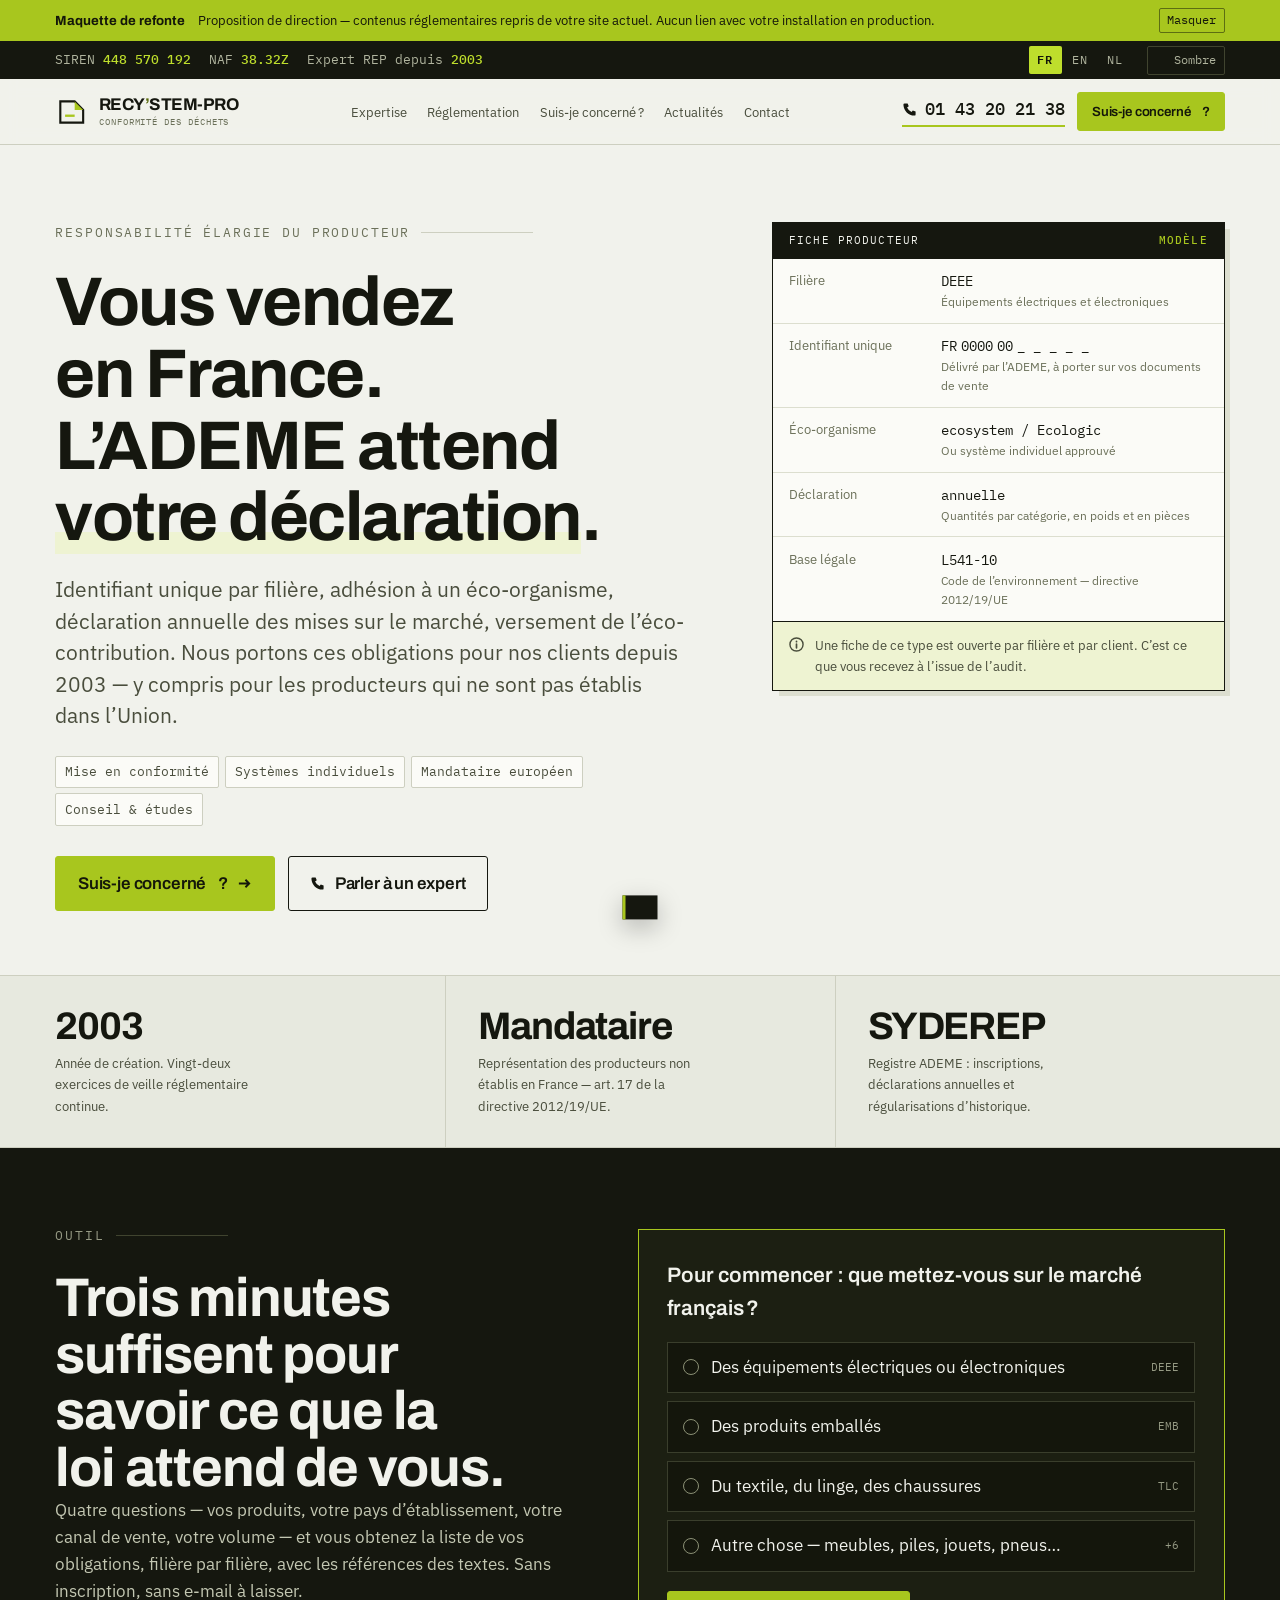
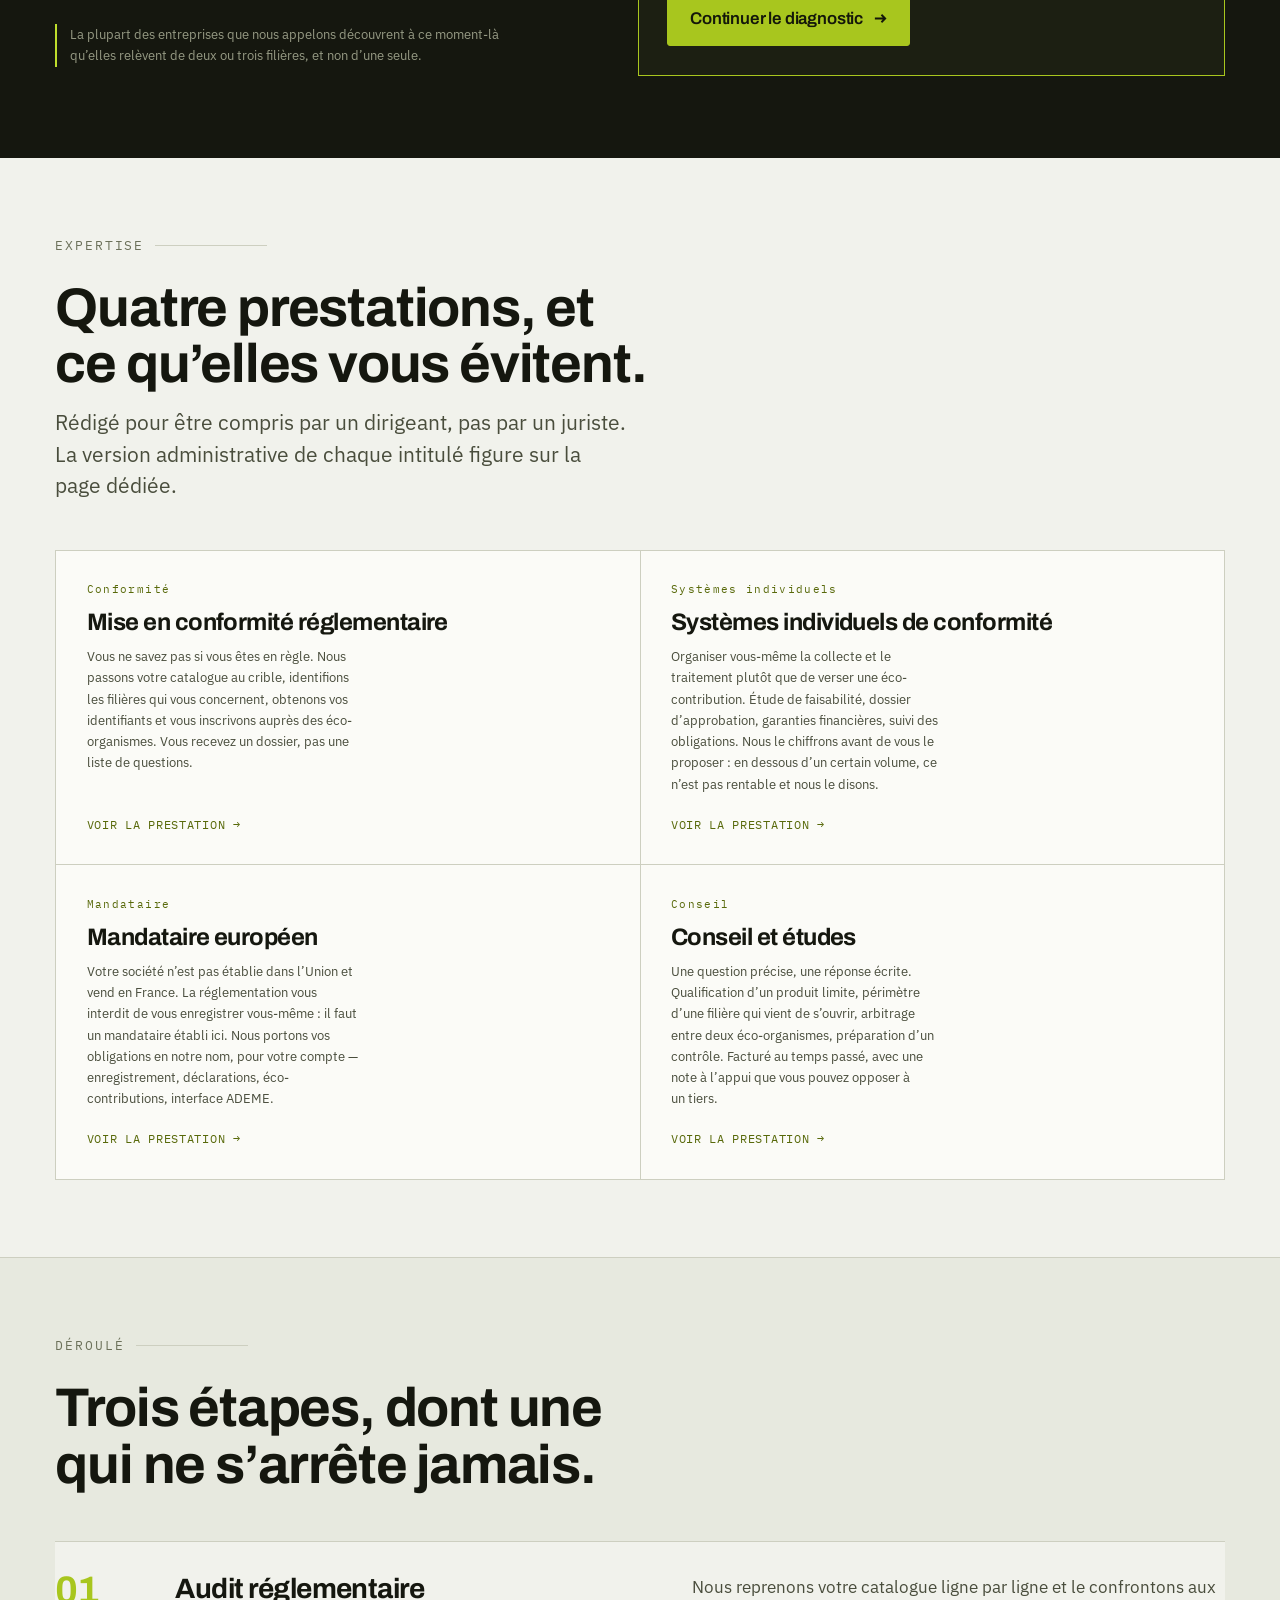
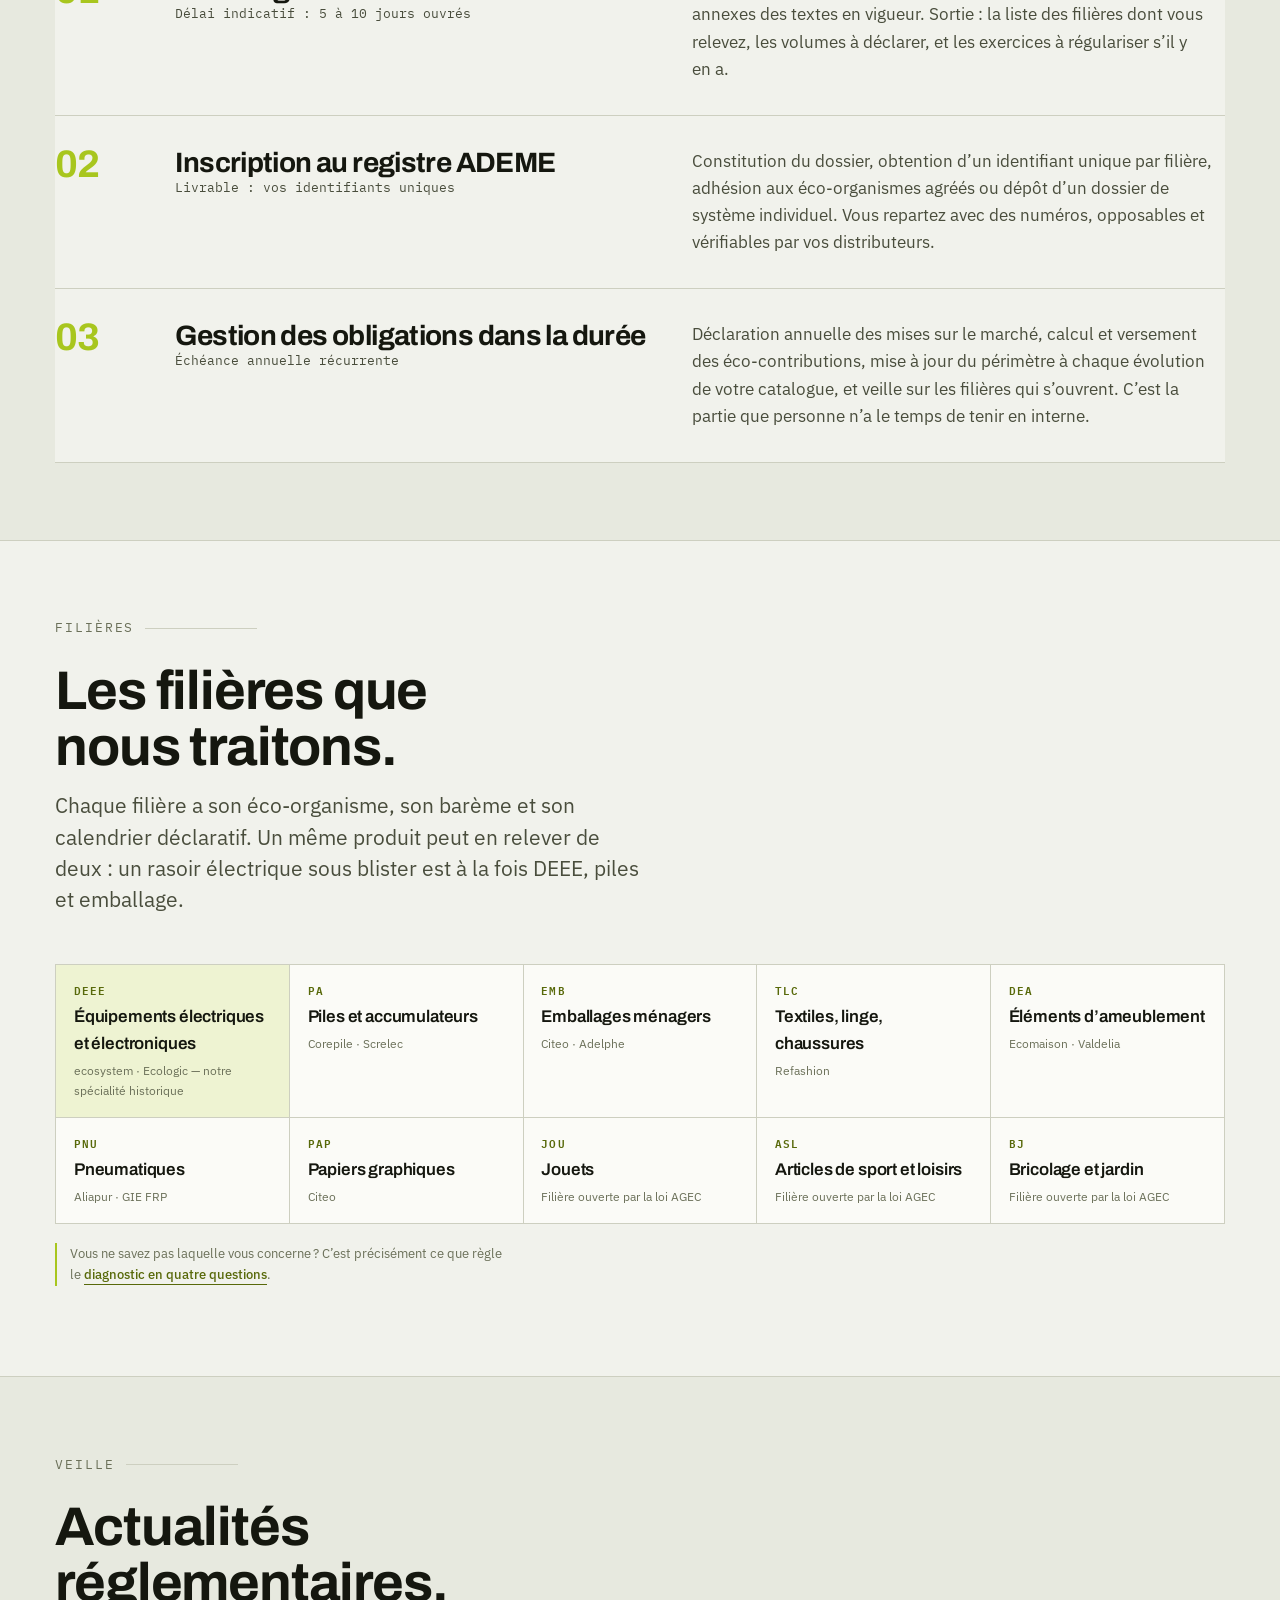
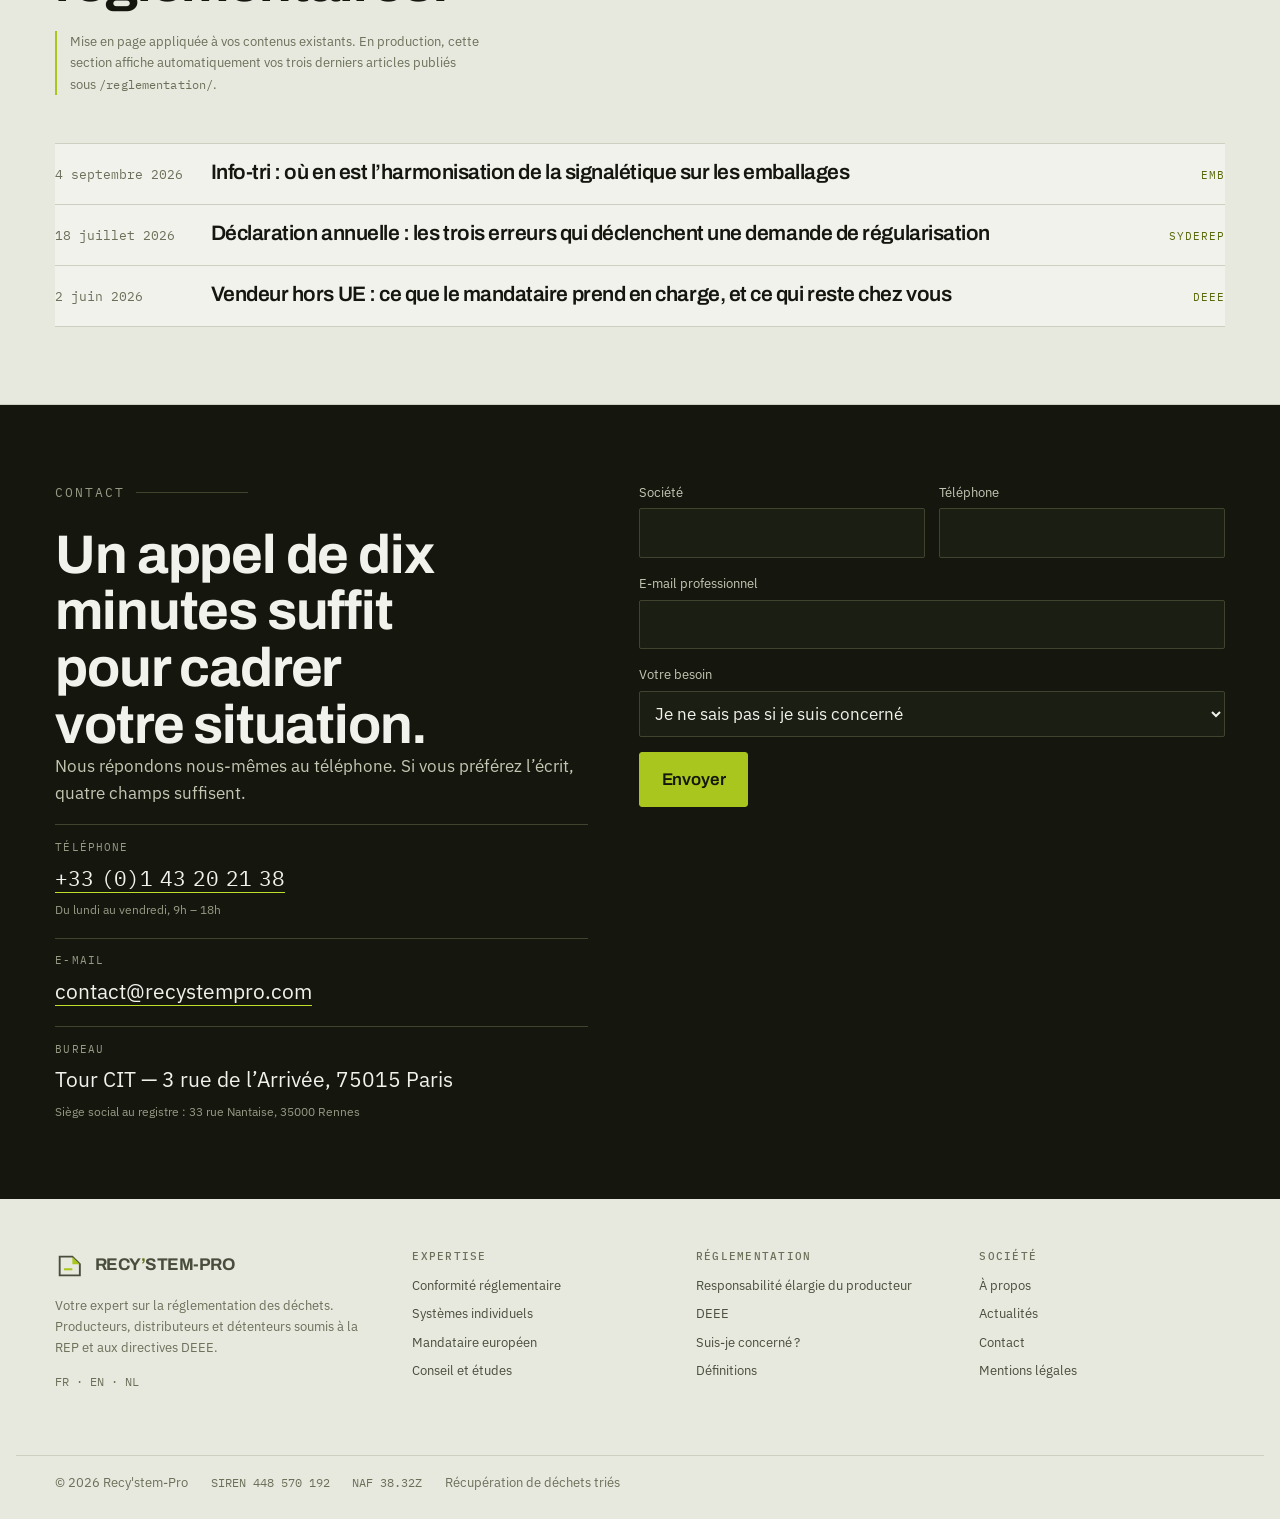
==== index.html @ 2959986f "Maquette de refonte — version du 21 septembre 2026 Site statique autonome, sans dépendance. Toutes l" ====
<!DOCTYPE html>
<html lang="fr" data-page="accueil">
<head>
<meta charset="utf-8">
<meta name="viewport" content="width=device-width, initial-scale=1">
<!-- Maquette : jamais indexée, pour ne pas concurrencer le site réel du client. -->
<meta name="robots" content="noindex, nofollow">

<!-- Le site actuel affiche « Accueil - » : titre vide sur toutes les pages. -->
<title>Recy'stem-Pro — conformité REP &amp; mandataire européen</title>
<meta name="description" content="Vous mettez des produits sur le marché français : identifiants uniques, déclarations, éco-contributions. Recy'stem-Pro prend en charge vos obligations REP depuis 2003. Mandataire européen pour les producteurs non établis en France.">
<link rel="canonical" href="https://www.recystempro.com/">

<!-- Structure i18n : miroir /en/ complet, prêt à recevoir la traduction. -->
<link rel="alternate" hreflang="fr" href="https://www.recystempro.com/">
<link rel="alternate" hreflang="en" href="https://www.recystempro.com/en/">
<link rel="alternate" hreflang="x-default" href="https://www.recystempro.com/">

<meta property="og:type" content="website">
<meta property="og:locale" content="fr_FR">
<meta property="og:title" content="Recy'stem-Pro — conformité REP &amp; mandataire européen">
<meta property="og:description" content="Vos obligations REP en France : identifiants uniques, déclarations, éco-contributions. 22 ans d'expertise réglementaire.">

<link rel="icon" href="assets/favicon.svg" type="image/svg+xml">
<link rel="preconnect" href="https://fonts.googleapis.com">
<link rel="preconnect" href="https://fonts.gstatic.com" crossorigin>
<link href="https://fonts.googleapis.com/css2?family=Archivo:wght@500;600;700&family=IBM+Plex+Sans:wght@400;500;600&family=IBM+Plex+Mono:wght@400;500&display=swap" rel="stylesheet">
<link rel="stylesheet" href="assets/base.css">
</head>
<body>

<a class="skip" href="#main">Aller au contenu</a>

<div class="mockbar" id="mockbar">
  <div class="wrap mockbar__in">
    <b>Maquette de refonte</b>
    <span>Proposition de direction — contenus réglementaires repris de votre site actuel. Aucun lien avec votre installation en production.</span>
    <button type="button" aria-label="Masquer ce bandeau">Masquer</button>
  </div>
</div>

<div class="util">
  <div class="wrap util__in">
    <div class="util__codes mono">
      <span>SIREN <b>448&nbsp;570&nbsp;192</b></span>
      <span>NAF <b>38.32Z</b></span>
      <span>Expert REP depuis <b>2003</b></span>
    </div>
    <span class="util__spacer"></span>
    <div class="lang" role="group" aria-label="Langue du site">
      <button type="button" data-lang="fr" aria-current="true">FR</button>
      <button type="button" data-lang="en">EN</button>
      <button type="button" data-lang="nl">NL</button>
    </div>
    <button type="button" class="theme-btn" data-theme-toggle aria-pressed="false">
      <svg width="12" height="12" viewBox="0 0 12 12" aria-hidden="true"><path d="M6 1a5 5 0 1 0 0 10A4 4 0 0 1 6 1z" fill="currentColor"/></svg>
      <span> Sombre</span>
    </button>
  </div>
</div>

<header class="site">
  <div class="wrap head">
    <a class="logo" href="index.html" aria-label="Recy'stem-Pro, retour à l'accueil">
      <svg class="logo__mark" width="34" height="34" viewBox="0 0 32 32" aria-hidden="true">
        <path d="M5 6h13.5l8 8v12H5z" fill="none" stroke="currentColor" stroke-width="2"/>
        <path d="M18.5 6v8h8z" fill="#a8c61e"/>
        <path d="M9.5 19.5h9" stroke="#a8c61e" stroke-width="2.2"/>
      </svg>
      <span class="logo__txt">RECY<i>&rsquo;</i>STEM-PRO
        <span class="logo__sub">Conformité des déchets</span>
      </span>
    </a>

    <nav class="main" aria-label="Navigation principale">
      <ul>
        <li><a href="#expertise">Expertise</a></li>
        <li><a href="#reglementation">Réglementation</a></li>
        <li><a href="suis-je-concerne.html">Suis-je concerné<span aria-hidden="true">&#8239;?</span></a></li>
        <li><a href="#actualites">Actualités</a></li>
        <li><a href="#contact">Contact</a></li>
      </ul>
    </nav>

    <div class="head__cta">
      <!-- Seul canal de conversion : visible sans défilement, mobile comprise. -->
      <a class="tel" href="tel:+33143202138">
        <svg width="15" height="15" viewBox="0 0 16 16" aria-hidden="true"><path d="M3 1.5h3l1.2 3-1.8 1.3a9 9 0 0 0 4.8 4.8L11.5 9l3 1.2v3A1.3 1.3 0 0 1 13.2 14.5C6.7 14.1 1.9 9.3 1.5 2.8A1.3 1.3 0 0 1 2.8 1.5z" fill="currentColor"/></svg>
        01&nbsp;43&nbsp;20&nbsp;21&nbsp;38
      </a>
      <a class="btn btn--sm" href="suis-je-concerne.html">Suis-je concerné<span aria-hidden="true">&#8239;?</span></a>
    </div>
  </div>
</header>

<main id="main">

<section class="hero">
  <div class="wrap hero__in">
    <div>
      <p class="eyebrow">Responsabilité élargie du producteur</p>
      <h1>Vous vendez en France.<br>L&rsquo;ADEME attend <em>votre déclaration</em>.</h1>
      <p class="lede">Identifiant unique par filière, adhésion à un éco-organisme, déclaration annuelle des mises sur le marché, versement de l&rsquo;éco-contribution. Nous portons ces obligations pour nos clients depuis 2003 — y compris pour les producteurs qui ne sont pas établis dans l&rsquo;Union.</p>

      <ul class="hero__services">
        <li>Mise en conformité</li>
        <li>Systèmes individuels</li>
        <li>Mandataire européen</li>
        <li>Conseil &amp; études</li>
      </ul>

      <div class="hero__actions">
        <a class="btn" href="suis-je-concerne.html">
          Suis-je concerné<span aria-hidden="true">&#8239;?</span>
          <svg width="15" height="15" viewBox="0 0 16 16" aria-hidden="true"><path d="M2 8h11m-4-4 4 4-4 4" fill="none" stroke="currentColor" stroke-width="2"/></svg>
        </a>
        <a class="btn btn--ghost" href="tel:+33143202138">
          <svg width="15" height="15" viewBox="0 0 16 16" aria-hidden="true"><path d="M3 1.5h3l1.2 3-1.8 1.3a9 9 0 0 0 4.8 4.8L11.5 9l3 1.2v3A1.3 1.3 0 0 1 13.2 14.5C6.7 14.1 1.9 9.3 1.5 2.8A1.3 1.3 0 0 1 2.8 1.5z" fill="currentColor"/></svg>
          Parler à un expert
        </a>
      </div>
    </div>

    <!-- Visuel signature : une fiche de dossier, pas une illustration de banque d'images. -->
    <aside class="fiche" aria-label="Exemple de fiche de suivi réglementaire">
      <div class="fiche__hd"><span>Fiche producteur</span><b>modèle</b></div>
      <dl>
        <div>
          <dt>Filière</dt>
          <dd>DEEE<small>Équipements électriques et électroniques</small></dd>
        </div>
        <div>
          <dt>Identifiant unique</dt>
          <dd>FR&#8239;0000&#8239;00&#8239;_ _ _ _ _<small>Délivré par l&rsquo;ADEME, à porter sur vos documents de vente</small></dd>
        </div>
        <div>
          <dt>Éco-organisme</dt>
          <dd>ecosystem / Ecologic<small>Ou système individuel approuvé</small></dd>
        </div>
        <div>
          <dt>Déclaration</dt>
          <dd>annuelle<small>Quantités par catégorie, en poids et en pièces</small></dd>
        </div>
        <div>
          <dt>Base légale</dt>
          <dd>L541-10<small>Code de l&rsquo;environnement — directive 2012/19/UE</small></dd>
        </div>
      </dl>
      <div class="fiche__ft">
        <svg width="15" height="15" viewBox="0 0 16 16" aria-hidden="true"><circle cx="8" cy="8" r="7" fill="none" stroke="currentColor" stroke-width="1.5"/><path d="M8 4.5v.5m0 2.5v4" stroke="currentColor" stroke-width="1.8" stroke-linecap="round"/></svg>
        <span>Une fiche de ce type est ouverte par filière et par client. C&rsquo;est ce que vous recevez à l&rsquo;issue de l&rsquo;audit.</span>
      </div>
    </aside>
  </div>
</section>

<section class="facts">
  <div class="wrap">
    <ul>
      <li>
        <b>2003</b>
        <span>Année de création. Vingt-deux exercices de veille réglementaire continue.</span>
      </li>
      <li>
        <b>Mandataire</b>
        <span>Représentation des producteurs non établis en France — art.&#8239;17 de la directive 2012/19/UE.</span>
      </li>
      <li>
        <b>SYDEREP</b>
        <span>Registre ADEME : inscriptions, déclarations annuelles et régularisations d&rsquo;historique.</span>
      </li>
    </ul>
  </div>
</section>

<!-- ============ Auto-diagnostic : la pièce maîtresse, amorcée ici ========= -->
<section class="sec sec--ink" id="diagnostic">
  <div class="wrap probe">
    <div>
      <p class="eyebrow">Outil</p>
      <h2 style="font-size:var(--step-4)">Trois minutes suffisent pour savoir ce que la loi attend de vous.</h2>
      <p>Quatre questions — vos produits, votre pays d&rsquo;établissement, votre canal de vente, votre volume — et vous obtenez la liste de vos obligations, filière par filière, avec les références des textes. Sans inscription, sans e-mail à laisser.</p>
      <p class="note" style="color:#969a84;border-color:#bede2c">La plupart des entreprises que nous appelons découvrent à ce moment-là qu&rsquo;elles relèvent de deux ou trois filières, et non d&rsquo;une seule.</p>
    </div>

    <form class="probe__q" action="suis-je-concerne.html" method="get">
      <fieldset>
        <legend>Pour commencer : que mettez-vous sur le marché français&#8239;?</legend>
        <div class="probe__opts">
          <div class="opt">
            <input type="radio" id="p-eee" name="produit" value="eee">
            <label for="p-eee">Des équipements électriques ou électroniques <code>DEEE</code></label>
          </div>
          <div class="opt">
            <input type="radio" id="p-emb" name="produit" value="emb">
            <label for="p-emb">Des produits emballés <code>EMB</code></label>
          </div>
          <div class="opt">
            <input type="radio" id="p-tlc" name="produit" value="tlc">
            <label for="p-tlc">Du textile, du linge, des chaussures <code>TLC</code></label>
          </div>
          <div class="opt">
            <input type="radio" id="p-autre" name="produit" value="dea">
            <label for="p-autre">Autre chose — meubles, piles, jouets, pneus&hellip; <code>+6</code></label>
          </div>
        </div>
      </fieldset>
      <button class="btn" type="submit" style="margin-top:1.2rem">
        Continuer le diagnostic
        <svg width="15" height="15" viewBox="0 0 16 16" aria-hidden="true"><path d="M2 8h11m-4-4 4 4-4 4" fill="none" stroke="currentColor" stroke-width="2"/></svg>
      </button>
    </form>
  </div>
</section>

<!-- ============ Les quatre prestations ==================================== -->
<section class="sec" id="expertise">
  <div class="wrap">
    <div class="sec__hd">
      <p class="eyebrow">Expertise</p>
      <h2>Quatre prestations, et ce qu&rsquo;elles vous évitent.</h2>
      <p class="lede">Rédigé pour être compris par un dirigeant, pas par un juriste. La version administrative de chaque intitulé figure sur la page dédiée.</p>
    </div>

    <div class="cards">
      <a class="card" href="#contact">
        <span class="card__no mono">Conformité</span>
        <h3>Mise en conformité réglementaire</h3>
        <p>Vous ne savez pas si vous êtes en règle. Nous passons votre catalogue au crible, identifions les filières qui vous concernent, obtenons vos identifiants et vous inscrivons auprès des éco-organismes. Vous recevez un dossier, pas une liste de questions.</p>
        <span class="card__more">Voir la prestation →</span>
      </a>
      <a class="card" href="#contact">
        <span class="card__no mono">Systèmes individuels</span>
        <h3>Systèmes individuels de conformité</h3>
        <p>Organiser vous-même la collecte et le traitement plutôt que de verser une éco-contribution. Étude de faisabilité, dossier d&rsquo;approbation, garanties financières, suivi des obligations. Nous le chiffrons avant de vous le proposer : en dessous d&rsquo;un certain volume, ce n&rsquo;est pas rentable et nous le disons.</p>
        <span class="card__more">Voir la prestation →</span>
      </a>
      <a class="card" href="#contact">
        <span class="card__no mono">Mandataire</span>
        <h3>Mandataire européen</h3>
        <p>Votre société n&rsquo;est pas établie dans l&rsquo;Union et vend en France. La réglementation vous interdit de vous enregistrer vous-même : il faut un mandataire établi ici. Nous portons vos obligations en notre nom, pour votre compte — enregistrement, déclarations, éco-contributions, interface ADEME.</p>
        <span class="card__more">Voir la prestation →</span>
      </a>
      <a class="card" href="#contact">
        <span class="card__no mono">Conseil</span>
        <h3>Conseil et études</h3>
        <p>Une question précise, une réponse écrite. Qualification d&rsquo;un produit limite, périmètre d&rsquo;une filière qui vient de s&rsquo;ouvrir, arbitrage entre deux éco-organismes, préparation d&rsquo;un contrôle. Facturé au temps passé, avec une note à l&rsquo;appui que vous pouvez opposer à un tiers.</p>
        <span class="card__more">Voir la prestation →</span>
      </a>
    </div>
  </div>
</section>

<!-- ============ Le process ============================================== -->
<section class="sec sec--tint">
  <div class="wrap">
    <div class="sec__hd">
      <p class="eyebrow">Déroulé</p>
      <h2>Trois étapes, dont une qui ne s&rsquo;arrête jamais.</h2>
    </div>
  </div>
  <div class="wrap">
    <ol class="steps">
      <li>
        <div>
          <h3>Audit réglementaire</h3>
          <p class="steps__meta">Délai indicatif : 5 à 10 jours ouvrés</p>
        </div>
        <div>
          <p>Nous reprenons votre catalogue ligne par ligne et le confrontons aux annexes des textes en vigueur. Sortie : la liste des filières dont vous relevez, les volumes à déclarer, et les exercices à régulariser s&rsquo;il y en a.</p>
        </div>
      </li>
      <li>
        <div>
          <h3>Inscription au registre ADEME</h3>
          <p class="steps__meta">Livrable : vos identifiants uniques</p>
        </div>
        <div>
          <p>Constitution du dossier, obtention d&rsquo;un identifiant unique par filière, adhésion aux éco-organismes agréés ou dépôt d&rsquo;un dossier de système individuel. Vous repartez avec des numéros, opposables et vérifiables par vos distributeurs.</p>
        </div>
      </li>
      <li>
        <div>
          <h3>Gestion des obligations dans la durée</h3>
          <p class="steps__meta">Échéance annuelle récurrente</p>
        </div>
        <div>
          <p>Déclaration annuelle des mises sur le marché, calcul et versement des éco-contributions, mise à jour du périmètre à chaque évolution de votre catalogue, et veille sur les filières qui s&rsquo;ouvrent. C&rsquo;est la partie que personne n&rsquo;a le temps de tenir en interne.</p>
        </div>
      </li>
    </ol>
  </div>
</section>

<!-- ============ Filières ================================================ -->
<section class="sec" id="reglementation">
  <div class="wrap">
    <div class="sec__hd">
      <p class="eyebrow">Filières</p>
      <h2>Les filières que nous traitons.</h2>
      <p class="lede">Chaque filière a son éco-organisme, son barème et son calendrier déclaratif. Un même produit peut en relever de deux : un rasoir électrique sous blister est à la fois DEEE, piles et emballage.</p>
    </div>
    <ul class="fil">
      <li data-spec="1"><code>DEEE</code><b>Équipements électriques et électroniques</b><span>ecosystem · Ecologic — notre spécialité historique</span></li>
      <li><code>PA</code><b>Piles et accumulateurs</b><span>Corepile · Screlec</span></li>
      <li><code>EMB</code><b>Emballages ménagers</b><span>Citeo · Adelphe</span></li>
      <li><code>TLC</code><b>Textiles, linge, chaussures</b><span>Refashion</span></li>
      <li><code>DEA</code><b>Éléments d&rsquo;ameublement</b><span>Ecomaison · Valdelia</span></li>
      <li><code>PNU</code><b>Pneumatiques</b><span>Aliapur · GIE FRP</span></li>
      <li><code>PAP</code><b>Papiers graphiques</b><span>Citeo</span></li>
      <li><code>JOU</code><b>Jouets</b><span>Filière ouverte par la loi AGEC</span></li>
      <li><code>ASL</code><b>Articles de sport et loisirs</b><span>Filière ouverte par la loi AGEC</span></li>
      <li><code>BJ</code><b>Bricolage et jardin</b><span>Filière ouverte par la loi AGEC</span></li>
    </ul>
    <p class="note">Vous ne savez pas laquelle vous concerne&#8239;? C&rsquo;est précisément ce que règle le <a class="lnk" href="suis-je-concerne.html">diagnostic en quatre questions</a>.</p>
  </div>
</section>

<!-- ============ Actualités ============================================== -->
<section class="sec sec--tint" id="actualites">
  <div class="wrap">
    <div class="sec__hd">
      <p class="eyebrow">Veille</p>
      <h2>Actualités réglementaires.</h2>
      <p class="note">Mise en page appliquée à vos contenus existants. En production, cette section affiche automatiquement vos trois derniers articles publiés sous <span class="ref">/reglementation/</span>.</p>
    </div>
    <div class="news">
      <a href="#actualites">
        <time datetime="2026-09-04">4 septembre 2026</time>
        <h3>Info-tri : où en est l&rsquo;harmonisation de la signalétique sur les emballages</h3>
        <span>EMB</span>
      </a>
      <a href="#actualites">
        <time datetime="2026-07-18">18 juillet 2026</time>
        <h3>Déclaration annuelle : les trois erreurs qui déclenchent une demande de régularisation</h3>
        <span>SYDEREP</span>
      </a>
      <a href="#actualites">
        <time datetime="2026-06-02">2 juin 2026</time>
        <h3>Vendeur hors UE : ce que le mandataire prend en charge, et ce qui reste chez vous</h3>
        <span>DEEE</span>
      </a>
    </div>
  </div>
</section>

<!-- ============ Contact ================================================= -->
<section class="sec sec--ink" id="contact">
  <div class="wrap contact">
    <div>
      <p class="eyebrow">Contact</p>
      <h2 style="font-size:var(--step-4)">Un appel de dix minutes suffit pour cadrer votre situation.</h2>
      <p>Nous répondons nous-mêmes au téléphone. Si vous préférez l&rsquo;écrit, quatre champs suffisent.</p>

      <dl class="coords">
        <div>
          <dt>Téléphone</dt>
          <dd><a class="mono" href="tel:+33143202138">+33&#8239;(0)1&#8239;43&#8239;20&#8239;21&#8239;38</a>
            <small>Du lundi au vendredi, 9h&nbsp;–&nbsp;18h</small></dd>
        </div>
        <div>
          <dt>E-mail</dt>
          <dd><a href="mailto:contact@recystempro.com">contact@recystempro.com</a></dd>
        </div>
        <div>
          <dt>Bureau</dt>
          <dd>Tour CIT — 3 rue de l&rsquo;Arrivée, 75015 Paris
            <small>Siège social au registre : 33 rue Nantaise, 35000 Rennes</small></dd>
        </div>
      </dl>
    </div>

    <form class="short" data-stub novalidate>
      <div class="grid-2">
        <div class="field">
          <label for="f-soc">Société</label>
          <input id="f-soc" name="societe" type="text" autocomplete="organization" required>
        </div>
        <div class="field">
          <label for="f-tel">Téléphone</label>
          <input id="f-tel" name="tel" type="tel" autocomplete="tel" inputmode="tel">
        </div>
      </div>
      <div class="field">
        <label for="f-mail">E-mail professionnel</label>
        <input id="f-mail" name="email" type="email" autocomplete="email" required>
      </div>
      <div class="field">
        <label for="f-besoin">Votre besoin</label>
        <select id="f-besoin" name="besoin">
          <option>Je ne sais pas si je suis concerné</option>
          <option>Mise en conformité — première inscription</option>
          <option>Régularisation d&rsquo;exercices antérieurs</option>
          <option>Mandataire pour une société hors UE</option>
          <option>Étude de système individuel</option>
          <option>Question ponctuelle / conseil</option>
        </select>
      </div>
      <button class="btn" type="submit">Envoyer</button>
      <p class="form-msg" hidden></p>
    </form>
  </div>
</section>

</main>

<footer class="site">
  <div class="wrap foot">
    <div>
      <a class="logo" href="index.html" style="margin-bottom:0.9rem">
        <svg class="logo__mark" width="30" height="30" viewBox="0 0 32 32" aria-hidden="true">
          <path d="M5 6h13.5l8 8v12H5z" fill="none" stroke="currentColor" stroke-width="2"/>
          <path d="M18.5 6v8h8z" fill="#a8c61e"/>
          <path d="M9.5 19.5h9" stroke="#a8c61e" stroke-width="2.2"/>
        </svg>
        <span class="logo__txt">RECY<i>&rsquo;</i>STEM-PRO</span>
      </a>
      <p>Votre expert sur la réglementation des déchets. Producteurs, distributeurs et détenteurs soumis à la REP et aux directives DEEE.</p>
      <p class="mono" style="font-size:0.76rem">FR&nbsp;· EN&nbsp;· NL</p>
    </div>

    <div>
      <h4>Expertise</h4>
      <ul>
        <li><a href="#expertise">Conformité réglementaire</a></li>
        <li><a href="#expertise">Systèmes individuels</a></li>
        <li><a href="#expertise">Mandataire européen</a></li>
        <li><a href="#expertise">Conseil et études</a></li>
      </ul>
    </div>

    <div>
      <h4>Réglementation</h4>
      <ul>
        <li><a href="#reglementation">Responsabilité élargie du producteur</a></li>
        <li><a href="#reglementation">DEEE</a></li>
        <li><a href="suis-je-concerne.html">Suis-je concerné<span aria-hidden="true">&#8239;?</span></a></li>
        <li><a href="#reglementation">Définitions</a></li>
      </ul>
    </div>

    <div>
      <h4>Société</h4>
      <ul>
        <li><a href="#contact">À propos</a></li>
        <li><a href="#actualites">Actualités</a></li>
        <li><a href="#contact">Contact</a></li>
        <li><a href="#contact">Mentions légales</a></li>
      </ul>
    </div>
  </div>

  <div class="wrap foot__legal">
    <span>© <span data-year>2026</span> Recy'stem-Pro</span>
    <span class="mono">SIREN 448&nbsp;570&nbsp;192</span>
    <span class="mono">NAF 38.32Z</span>
    <span>Récupération de déchets triés</span>
  </div>
</footer>

<div class="toast" id="toast" role="status" aria-live="polite"></div>
<script src="assets/site.js"></script>
</body>
</html>
---- assets/base.css ----
/* ===========================================================================
   RECY'STEM-PRO — feuille de style de la maquette de refonte
   Direction artistique : « le dossier réglementaire ».
   Papier légèrement froid, encre sombre, un seul accent tiré du logo (#A8C61E)
   réservé aux actions et aux données. Aucune illustration de feuille verte.
   =========================================================================== */

/* --- 1. Jetons ----------------------------------------------------------- */

:root {
  color-scheme: light;

  --paper:      #f1f2ec;
  --paper-2:    #e7e9df;
  --paper-3:    #fbfbf7;
  --ink:        #15170f;
  --ink-2:      #494d3c;
  --ink-3:      #6b7059;
  --rule:       #cdcfc0;
  --rule-2:     #dcdecf;

  --accent:     #a8c61e;   /* logo — aplats, boutons, soulignements */
  --accent-txt: #58690a;   /* variante lisible du même vert sur papier */
  --accent-ink: #14170a;   /* encre posée sur l'accent */
  --accent-wash:#eef3d2;

  --alert:      #8a3a12;
  --alert-wash: #f6e8df;

  --sans: "IBM Plex Sans", ui-sans-serif, system-ui, "Segoe UI", sans-serif;
  --grot: "Archivo", "IBM Plex Sans", ui-sans-serif, system-ui, sans-serif;
  --mono: "IBM Plex Mono", ui-monospace, "SFMono-Regular", Menlo, monospace;

  --step--1: clamp(0.78rem, 0.76rem + 0.1vw, 0.83rem);
  --step-0:  clamp(0.98rem, 0.95rem + 0.15vw, 1.06rem);
  --step-1:  clamp(1.13rem, 1.05rem + 0.4vw, 1.31rem);
  --step-2:  clamp(1.36rem, 1.2rem + 0.8vw, 1.75rem);
  --step-3:  clamp(1.65rem, 1.35rem + 1.5vw, 2.4rem);
  --step-4:  clamp(1.95rem, 1.45rem + 2.6vw, 3.4rem);
  --step-5:  clamp(1.95rem, 1.25rem + 3.9vw, 4.3rem);

  --gut: clamp(1.15rem, 0.7rem + 2.2vw, 2.75rem);
  --maxw: 78rem;
  --radius: 3px;
}

[data-theme="dark"] {
  color-scheme: dark;
  --paper:      #121309;
  --paper-2:    #1a1c11;
  --paper-3:    #0c0d06;
  --ink:        #eff0e4;
  --ink-2:      #b6baa6;
  --ink-3:      #939881;
  --rule:       #34372a;
  --rule-2:     #272a1e;
  --accent:     #bede2c;
  --accent-txt: #cbe848;
  --accent-ink: #14170a;
  --accent-wash:#22260f;
  --alert:      #e8a071;
  --alert-wash: #2c1d10;
}

@media (prefers-color-scheme: dark) {
  :root:not([data-theme="light"]) {
    color-scheme: dark;
    --paper:      #121309;
    --paper-2:    #1a1c11;
    --paper-3:    #0c0d06;
    --ink:        #eff0e4;
    --ink-2:      #b6baa6;
    --ink-3:      #939881;
    --rule:       #34372a;
    --rule-2:     #272a1e;
    --accent:     #bede2c;
    --accent-txt: #cbe848;
    --accent-ink: #14170a;
    --accent-wash:#22260f;
    --alert:      #e8a071;
    --alert-wash: #2c1d10;
  }
}

/* --- 2. Socle ------------------------------------------------------------ */

*, *::before, *::after { box-sizing: border-box; }

html { -webkit-text-size-adjust: 100%; scroll-behavior: smooth; }
@media (prefers-reduced-motion: reduce) { html { scroll-behavior: auto; } }

body {
  margin: 0;
  background: var(--paper);
  color: var(--ink);
  font-family: var(--sans);
  font-size: var(--step-0);
  line-height: 1.6;
  -webkit-font-smoothing: antialiased;
  overflow-x: hidden;
}

h1, h2, h3, h4 {
  font-family: var(--grot);
  font-weight: 700;
  line-height: 1.04;
  letter-spacing: -0.022em;
  margin: 0;
  text-wrap: balance;
  overflow-wrap: break-word;
}

p { margin: 0 0 1em; max-width: 62ch; text-wrap: pretty; }
a { color: inherit; }
img, svg { max-width: 100%; height: auto; display: block; }
ul, ol { margin: 0; padding: 0; }
li { list-style: none; }
button { font: inherit; color: inherit; }

:focus-visible {
  outline: 2px solid var(--accent-txt);
  outline-offset: 3px;
  border-radius: 2px;
}

.skip {
  position: absolute; left: 0.5rem; top: -4rem; z-index: 99;
  background: var(--ink); color: var(--paper);
  padding: 0.6rem 1rem; font-size: var(--step--1); text-decoration: none;
  transition: top 0.15s;
}
.skip:focus { top: 0.5rem; }

.wrap { width: 100%; max-width: var(--maxw); margin-inline: auto; padding-inline: var(--gut); }
.vis-hidden {
  position: absolute; width: 1px; height: 1px; overflow: hidden;
  clip-path: inset(50%); white-space: nowrap;
}

/* --- 3. Vocabulaire typographique --------------------------------------- */

.mono {
  font-family: var(--mono);
  font-variant-numeric: tabular-nums lining-nums;
}

.ref {          /* identifiant administratif : SIREN, UIN, code filière */
  font-family: var(--mono);
  font-variant-numeric: tabular-nums;
  font-size: 0.92em;
  letter-spacing: 0.01em;
}

.eyebrow {
  font-family: var(--mono);
  font-size: var(--step--1);
  letter-spacing: 0.14em;
  text-transform: uppercase;
  color: var(--ink-3);
  display: flex; align-items: center; gap: 0.7rem;
  margin: 0 0 1.5rem;
}
.eyebrow::after {
  content: ""; flex: 1 1 auto; height: 1px; background: var(--rule);
  max-width: 7rem;
}
.eyebrow b { color: var(--accent-txt); font-weight: 600; }

.lede {
  font-size: var(--step-1);
  line-height: 1.5;
  color: var(--ink-2);
  max-width: 54ch;
}

/* --- 4. Actions --------------------------------------------------------- */

.btn {
  --bg: var(--accent); --fg: var(--accent-ink); --bd: var(--accent);
  display: inline-flex; align-items: center; gap: 0.6rem;
  background: var(--bg); color: var(--fg);
  border: 1.5px solid var(--bd); border-radius: var(--radius);
  padding: 0.82rem 1.35rem;
  font-family: var(--grot); font-weight: 600; font-size: var(--step-0);
  letter-spacing: -0.01em;
  text-decoration: none; cursor: pointer;
  transition: transform 0.12s ease, box-shadow 0.12s ease, background 0.12s;
}
.btn:hover { transform: translateY(-1px); box-shadow: 0 4px 0 -1px var(--ink); }
.btn:active { transform: translateY(0); box-shadow: none; }
.btn--ghost { --bg: transparent; --fg: var(--ink); --bd: var(--ink); }
.btn--ghost:hover { background: var(--paper-2); }
.btn--sm { padding: 0.5rem 0.85rem; font-size: var(--step--1); }
.btn svg { flex: none; }
.btn[disabled] { opacity: 0.45; cursor: not-allowed; transform: none; box-shadow: none; }

.lnk {
  color: var(--accent-txt);
  text-decoration: none;
  border-bottom: 1.5px solid currentColor;
  font-weight: 500;
  padding-bottom: 1px;
}
.lnk:hover { color: var(--ink); }

/* --- 5. Barre utilitaire + en-tête --------------------------------------- */

.util {
  background: #15170f;
  color: #f1f2ec;
  font-size: var(--step--1);
}
.util__in {
  display: flex; align-items: center; gap: 1rem;
  min-height: 2.35rem; flex-wrap: wrap;
}
.util__codes { display: flex; gap: 1.1rem; color: #b0b49e; flex-wrap: wrap; }
.util__codes span { white-space: nowrap; }
.util__codes b { color: #bede2c; font-weight: 500; }
.util__spacer { flex: 1 1 auto; }

.lang { display: flex; align-items: center; gap: 0.15rem; }
.lang button {
  background: none; border: 1px solid transparent; border-radius: 2px;
  padding: 0.2rem 0.45rem; cursor: pointer;
  font-family: var(--mono); font-size: 0.78rem; letter-spacing: 0.08em;
  color: #b0b49e;
}
.lang button:hover { border-color: #4a4e3c; color: #f1f2ec; }
.lang button[aria-current="true"] { color: #14170a; background: #bede2c; font-weight: 600; }

.theme-btn {
  background: none; border: 1px solid #40442f; border-radius: 2px;
  color: #b0b49e; cursor: pointer; padding: 0.22rem 0.5rem;
  font-family: var(--mono); font-size: 0.78rem;
  display: inline-flex; align-items: center; gap: 0.35rem;
}
.theme-btn:hover { color: #f1f2ec; border-color: #6b7053; }

header.site {
  position: sticky; top: 0; z-index: 40;
  background: var(--paper);
  border-bottom: 1px solid var(--rule);
}
@supports (backdrop-filter: blur(6px)) {
  header.site { background: color-mix(in srgb, var(--paper) 90%, transparent); backdrop-filter: blur(8px); }
}
.head {
  display: grid;
  grid-template-columns: auto 1fr auto;
  align-items: center;
  gap: 1rem;
  min-height: 4.1rem;
}

.logo { display: flex; align-items: center; gap: 0.6rem; text-decoration: none; }
.logo__mark { flex: none; }
.logo__txt {
  font-family: var(--grot); font-weight: 700; font-size: 1.06rem;
  letter-spacing: -0.03em; line-height: 1;
}
.logo__txt i { font-style: normal; color: var(--accent-txt); }
.logo__sub {
  display: block; font-family: var(--mono); font-weight: 400;
  font-size: 0.58rem; letter-spacing: 0.1em; text-transform: uppercase;
  color: var(--ink-3); margin-top: 0.24rem;
}

nav.main ul { display: flex; gap: clamp(0.8rem, 1.6vw, 1.7rem); justify-content: center; }
nav.main a {
  text-decoration: none; font-size: var(--step--1); color: var(--ink-2);
  padding: 0.35rem 0; border-bottom: 2px solid transparent;
  white-space: nowrap;
}
nav.main a:hover, nav.main a[aria-current="page"] { color: var(--ink); border-color: var(--accent); }

.head__cta { display: flex; align-items: center; gap: 0.75rem; }
.tel {
  display: inline-flex; align-items: center; gap: 0.5rem;
  text-decoration: none; font-family: var(--mono); font-weight: 500;
  font-size: var(--step-0); font-variant-numeric: tabular-nums;
  white-space: nowrap; color: var(--ink);
  border-bottom: 2px solid var(--accent); padding-bottom: 2px;
}
.tel:hover { color: var(--accent-txt); }
.tel svg { flex: none; }

@media (max-width: 62rem) {
  .head { grid-template-columns: 1fr auto; row-gap: 0.7rem; min-height: 3.6rem; padding-block: 0.55rem; }
  nav.main {
    grid-column: 1 / -1; order: 3;
    border-top: 1px solid var(--rule-2); padding-top: 0.55rem;
    margin-inline: calc(var(--gut) * -1); padding-inline: var(--gut);
    overflow-x: auto; scrollbar-width: none;
  }
  nav.main::-webkit-scrollbar { display: none; }
  nav.main ul { justify-content: flex-start; }
  nav.main a { white-space: nowrap; }
  .head__cta .btn { display: none; }
}
@media (max-width: 30rem) {
  .util__codes span:nth-child(n+3) { display: none; }
  .tel { font-size: 0.95rem; }
  /* le logo doit tenir entier : c'est l'un des défauts relevés sur le site actuel */
  .logo__txt { font-size: 0.93rem; }
  .logo__sub { display: none; }
  .logo__mark { width: 28px; height: 28px; }
}

/* --- 6. Hero ------------------------------------------------------------ */

.hero { border-bottom: 1px solid var(--rule); }
.hero__in {
  display: grid; grid-template-columns: minmax(0, 1.25fr) minmax(0, 0.85fr);
  gap: clamp(1.6rem, 4vw, 4rem);
  padding-block: clamp(2.2rem, 6vw, 5.2rem) clamp(2.2rem, 5vw, 4.4rem);
  align-items: start;
}
@media (max-width: 62rem) { .hero__in { grid-template-columns: 1fr; } }

.hero h1 { font-size: var(--step-5); margin-bottom: 1.3rem; }
.hero h1 em {
  font-style: normal;
  display: inline-block;
  box-shadow: inset 0 -0.32em 0 var(--accent-wash);
}
.hero__services {
  display: flex; flex-wrap: wrap; gap: 0.35rem 0.4rem;
  margin: 1.5rem 0 1.9rem;
}
.hero__services li {
  font-family: var(--mono); font-size: var(--step--1);
  border: 1px solid var(--rule); border-radius: 2px;
  padding: 0.28rem 0.55rem; color: var(--ink-2);
  background: var(--paper-3);
}
.hero__actions { display: flex; flex-wrap: wrap; gap: 0.8rem; align-items: center; }

/* fiche « dossier » — visuel signature, à la place d'une banque d'images */
.fiche {
  border: 1.5px solid var(--ink);
  background: var(--paper-3);
  box-shadow: 6px 6px 0 -1px var(--rule-2);
}
.fiche__hd {
  display: flex; justify-content: space-between; align-items: baseline; gap: 1rem;
  background: var(--ink); color: var(--paper);
  padding: 0.55rem 1rem;
  font-family: var(--mono); font-size: 0.7rem;
  letter-spacing: 0.1em; text-transform: uppercase;
}
.fiche__hd b { color: var(--accent); font-weight: 500; }
.fiche dl { margin: 0; }
.fiche dl > div {
  display: grid; grid-template-columns: 8.5rem 1fr;
  gap: 0.4rem 1rem; padding: 0.7rem 1rem;
  border-bottom: 1px solid var(--rule-2);
}
.fiche dl > div:last-child { border-bottom: 0; }
.fiche dt { font-size: var(--step--1); color: var(--ink-3); }
.fiche dd {
  margin: 0; font-family: var(--mono); font-size: 0.86rem;
  font-variant-numeric: tabular-nums; color: var(--ink);
}
.fiche dd small { display: block; font-family: var(--sans); color: var(--ink-3); font-size: 0.76rem; letter-spacing: 0; }
.fiche__ft {
  border-top: 1.5px solid var(--ink);
  padding: 0.8rem 1rem;
  display: flex; align-items: flex-start; gap: 0.7rem;
  font-size: var(--step--1); color: var(--ink-2);
  background: var(--accent-wash);
}
.fiche__ft svg { flex: none; margin-top: 0.15rem; }
@media (max-width: 26rem) {
  .fiche dl > div { grid-template-columns: 1fr; gap: 0.15rem; }
}

/* --- 7. Bandeau de crédibilité ------------------------------------------ */

.facts { background: var(--paper-2); border-bottom: 1px solid var(--rule); }
.facts ul { display: grid; grid-template-columns: repeat(3, 1fr); }
.facts li { padding: clamp(1.2rem, 2.6vw, 1.9rem) 0; }
.facts li + li { border-left: 1px solid var(--rule); padding-left: clamp(1rem, 2.6vw, 2rem); }
.facts b {
  display: block; font-family: var(--grot); font-weight: 700;
  font-size: var(--step-3); letter-spacing: -0.03em; line-height: 1;
  font-variant-numeric: tabular-nums;
}
.facts span { display: block; color: var(--ink-2); font-size: var(--step--1); margin-top: 0.5rem; max-width: 28ch; }
@media (max-width: 46rem) {
  .facts ul { grid-template-columns: 1fr; }
  .facts li + li { border-left: 0; border-top: 1px solid var(--rule); padding-left: 0; }
}

/* --- 8. Sections -------------------------------------------------------- */

section { border-bottom: 1px solid var(--rule); }
.sec { padding-block: clamp(2.6rem, 6vw, 5.4rem); }
.sec__hd { max-width: 62ch; margin-bottom: clamp(1.8rem, 4vw, 3rem); }
.sec__hd h2 { font-size: var(--step-4); margin-bottom: 0.9rem; }
.sec--tint { background: var(--paper-2); }
.sec--ink { background: #15170f; color: #f1f2ec; border-bottom-color: #15170f; }
.sec--ink h2, .sec--ink h3 { color: #f1f2ec; }
.sec--ink .eyebrow { color: #969a84; }
.sec--ink .eyebrow::after { background: #40442f; }
.sec--ink .eyebrow b { color: #bede2c; }
.sec--ink p { color: #c3c7b2; }

.note {
  font-size: var(--step--1); color: var(--ink-3);
  border-left: 2px solid var(--accent); padding-left: 0.8rem;
  max-width: 56ch; margin-top: 1.2rem;
}

/* prestations */
.cards { display: grid; grid-template-columns: repeat(auto-fit, minmax(15.5rem, 1fr)); gap: 1px; background: var(--rule); border: 1px solid var(--rule); }
.card {
  background: var(--paper-3); padding: clamp(1.3rem, 2.4vw, 1.9rem);
  display: flex; flex-direction: column; gap: 0.7rem;
  text-decoration: none;
}
a.card:hover { background: var(--accent-wash); }
.card__no { font-family: var(--mono); font-size: 0.7rem; letter-spacing: 0.12em; color: var(--accent-txt); }
.card h3 { font-size: var(--step-2); }
.card p { font-size: var(--step--1); color: var(--ink-2); margin: 0; max-width: 34ch; }
.card__more {
  margin-top: auto; padding-top: 0.6rem;
  font-family: var(--mono); font-size: 0.72rem; letter-spacing: 0.06em;
  color: var(--accent-txt); text-transform: uppercase;
}

/* process */
.steps { display: grid; gap: 1px; background: var(--rule); border-top: 1px solid var(--rule); border-bottom: 1px solid var(--rule); counter-reset: s; }
.steps li {
  counter-increment: s; background: var(--paper);
  display: grid; grid-template-columns: 5.5rem minmax(0,1fr) minmax(0,1.1fr);
  gap: clamp(0.8rem, 2.5vw, 2.5rem); align-items: start;
  padding: clamp(1.2rem, 2.6vw, 2rem) 0;
}
.steps li::before {
  content: "0" counter(s);
  font-family: var(--grot); font-weight: 700; font-size: var(--step-3);
  line-height: 0.85; color: var(--accent); letter-spacing: -0.04em;
  font-variant-numeric: tabular-nums;
}
.steps h3 { font-size: var(--step-2); }
.steps p { margin: 0; color: var(--ink-2); }
.steps__meta { font-family: var(--mono); font-size: var(--step--1); color: var(--ink-3); margin-top: 0.6rem; }
@media (max-width: 52rem) {
  .steps li { grid-template-columns: 3.2rem 1fr; }
  .steps li > div:last-child { grid-column: 2; }
}

/* filières */
.fil { display: grid; grid-template-columns: repeat(auto-fill, minmax(13rem, 1fr)); gap: 1px; background: var(--rule); border: 1px solid var(--rule); }
.fil li { background: var(--paper-3); padding: 1rem 1.1rem; display: flex; flex-direction: column; gap: 0.25rem; }
.fil li[data-spec="1"] { background: var(--accent-wash); }
.fil code { font-family: var(--mono); font-size: 0.7rem; letter-spacing: 0.1em; color: var(--accent-txt); font-weight: 600; }
.fil b { font-family: var(--grot); font-weight: 600; font-size: var(--step-0); letter-spacing: -0.01em; }
.fil span { font-size: 0.78rem; color: var(--ink-3); }

/* actualités */
.news { display: grid; gap: 1px; background: var(--rule); border-top: 1px solid var(--rule); border-bottom: 1px solid var(--rule); }
.news a {
  background: var(--paper); text-decoration: none;
  display: grid; grid-template-columns: 8.5rem minmax(0,1fr) auto;
  gap: 1.2rem; align-items: baseline; padding: 1.15rem 0;
}
.news a:hover { background: var(--accent-wash); }
.news time { font-family: var(--mono); font-size: var(--step--1); color: var(--ink-3); font-variant-numeric: tabular-nums; }
.news h3 { font-size: var(--step-1); font-weight: 600; }
.news span { font-family: var(--mono); font-size: 0.7rem; color: var(--accent-txt); letter-spacing: 0.08em; }
@media (max-width: 46rem) {
  .news a { grid-template-columns: 1fr auto; }
  .news time { grid-column: 1 / -1; }
}

/* --- 9. Amorce de diagnostic (accueil) ---------------------------------- */

.probe { display: grid; grid-template-columns: minmax(0,0.95fr) minmax(0,1.05fr); gap: clamp(1.6rem, 4vw, 4rem); align-items: center; }
@media (max-width: 62rem) { .probe { grid-template-columns: 1fr; } }
.probe__q { border: 1.5px solid var(--accent); background: #1c1f12; padding: clamp(1.2rem, 2.6vw, 1.8rem); }
.probe__q legend {
  font-family: var(--grot); font-weight: 600; font-size: var(--step-1);
  padding: 0; margin-bottom: 1rem; color: #f1f2ec;
}
.probe__opts { display: grid; gap: 0.5rem; }
.opt { position: relative; }
.opt input { position: absolute; opacity: 0; inset: 0; width: 100%; height: 100%; cursor: pointer; margin: 0; }
.opt label {
  display: flex; align-items: center; gap: 0.75rem;
  border: 1px solid #3a3e2c; background: #14160c; color: #f1f2ec;
  padding: 0.7rem 0.9rem; cursor: pointer; font-size: var(--step-0);
  transition: border-color 0.1s, background 0.1s;
}
.opt label::before {
  content: ""; flex: none; width: 1rem; height: 1rem;
  border: 1.5px solid #8b9075; border-radius: 50%;
}
.opt input:checked + label { border-color: #bede2c; background: #2a2f11; }
.opt input:checked + label::before { border-color: #bede2c; background: #bede2c; box-shadow: inset 0 0 0 3px #14160c; }
.opt input:focus-visible + label { outline: 2px solid #bede2c; outline-offset: 2px; }
.opt code { margin-left: auto; font-family: var(--mono); font-size: 0.7rem; color: #969a84; }

/* --- 10. Outil d'auto-diagnostic (page dédiée) -------------------------- */

.tool { padding-block: clamp(1.8rem, 4vw, 3rem) clamp(2.6rem, 6vw, 5rem); }
.tool__grid { display: grid; grid-template-columns: minmax(0, 1.55fr) minmax(0, 1fr); gap: clamp(1.5rem, 3.5vw, 3.5rem); align-items: start; }
@media (max-width: 66rem) { .tool__grid { grid-template-columns: 1fr; } }

.prog { display: flex; gap: 0.35rem; margin-bottom: 1.5rem; }
.prog li { flex: 1 1 0; height: 0.35rem; background: var(--rule); position: relative; }
.prog li[data-state="done"], .prog li[data-state="current"] { background: var(--accent); }
.prog li[data-state="current"]::after { content: ""; position: absolute; inset: -3px -1px; border: 1.5px solid var(--accent-txt); }

.form-card { border: 1.5px solid var(--ink); background: var(--paper-3); }
.form-card__hd {
  background: var(--ink); color: var(--paper);
  padding: 0.6rem 1.1rem; font-family: var(--mono);
  font-size: 0.7rem; letter-spacing: 0.1em; text-transform: uppercase;
  display: flex; justify-content: space-between; gap: 1rem; flex-wrap: wrap;
}
.form-card__hd b { color: var(--accent); font-weight: 500; }
.step-panel { padding: clamp(1.2rem, 2.8vw, 2rem); }
.step-panel[hidden] { display: none; }
.step-panel .q {
  font-family: var(--grot); font-weight: 700; font-size: var(--step-2);
  letter-spacing: -0.02em; margin: 0 0 0.5rem; padding: 0;
}
.step-panel .hint { font-size: var(--step--1); color: var(--ink-3); margin-bottom: 1.3rem; max-width: 52ch; }
fieldset { border: 0; margin: 0; padding: 0; min-width: 0; }

.checks { display: grid; grid-template-columns: repeat(auto-fill, minmax(14rem, 1fr)); gap: 0.5rem; }
.checks--1 { grid-template-columns: 1fr; }
.chk { position: relative; }
.chk input { position: absolute; opacity: 0; inset: 0; width: 100%; height: 100%; cursor: pointer; margin: 0; }
.chk label {
  display: flex; gap: 0.7rem; align-items: flex-start;
  border: 1px solid var(--rule); background: var(--paper);
  padding: 0.7rem 0.85rem; cursor: pointer; height: 100%;
  font-size: var(--step-0); line-height: 1.35;
}
.chk label::before {
  content: ""; flex: none; width: 1rem; height: 1rem; margin-top: 0.15rem;
  border: 1.5px solid var(--ink-3);
}
.chk--radio label::before { border-radius: 50%; }
.chk input:checked + label { border-color: var(--accent-txt); background: var(--accent-wash); }
.chk input:checked + label::before {
  background: var(--accent); border-color: var(--accent-txt);
  box-shadow: inset 0 0 0 2px var(--paper);
}
.chk input:focus-visible + label { outline: 2px solid var(--accent-txt); outline-offset: 2px; }
.chk label code { display: block; font-family: var(--mono); font-size: 0.7rem; color: var(--ink-3); letter-spacing: 0.06em; margin-top: 0.15rem; }
.chk label small { display: block; font-size: 0.78rem; color: var(--ink-3); margin-top: 0.1rem; }

.step-nav {
  display: flex; gap: 0.8rem; align-items: center; flex-wrap: wrap;
  border-top: 1px solid var(--rule); padding: 1rem clamp(1.2rem, 2.8vw, 2rem);
  background: var(--paper);
}
.step-nav .spacer { flex: 1 1 auto; }
.step-nav .count { font-family: var(--mono); font-size: var(--step--1); color: var(--ink-3); }

.err {
  display: none; align-items: center; gap: 0.5rem;
  background: var(--alert-wash); color: var(--alert);
  border-left: 2px solid var(--alert);
  padding: 0.6rem 0.8rem; font-size: var(--step--1); margin-bottom: 1rem;
}
.err[data-show="1"] { display: flex; }

/* résultat */
.result { border: 1.5px solid var(--ink); background: var(--paper-3); }
.result[hidden] { display: none; }
.result__hd { background: var(--accent); color: var(--accent-ink); padding: 1.1rem 1.2rem; }
.result__hd h3 { font-size: var(--step-2); color: var(--accent-ink); }
.result__hd p { margin: 0.4rem 0 0; font-size: var(--step--1); color: #2c3410; max-width: 48ch; }
.result__body { padding: clamp(1.1rem, 2.4vw, 1.7rem); }
.result__body h4 {
  font-family: var(--mono); font-weight: 500; font-size: 0.72rem;
  letter-spacing: 0.11em; text-transform: uppercase; color: var(--ink-3);
  margin: 0 0 0.8rem;
}
.result__body h4 + h4 { margin-top: 1.6rem; }
.oblig { display: grid; gap: 1px; background: var(--rule); border: 1px solid var(--rule); }
.oblig li { background: var(--paper); padding: 0.85rem 1rem; display: grid; grid-template-columns: auto 1fr; gap: 0.75rem; }
.oblig li svg { margin-top: 0.25rem; flex: none; }
.oblig b { display: block; font-family: var(--grot); font-weight: 600; font-size: var(--step-0); letter-spacing: -0.01em; }
.oblig p { margin: 0.15rem 0 0; font-size: var(--step--1); color: var(--ink-2); max-width: 58ch; }
.oblig .src { display: block; font-family: var(--mono); font-size: 0.7rem; color: var(--ink-3); margin-top: 0.35rem; }
.result__cta { display: flex; flex-wrap: wrap; gap: 0.8rem; align-items: center; border-top: 1px solid var(--rule); padding: 1.1rem clamp(1.1rem, 2.4vw, 1.7rem); background: var(--paper-2); }
.result__cta p { margin: 0; font-size: var(--step--1); color: var(--ink-2); }

.tag-row { display: flex; flex-wrap: wrap; gap: 0.35rem; margin-bottom: 1.4rem; }
.tag {
  font-family: var(--mono); font-size: 0.72rem; letter-spacing: 0.06em;
  border: 1px solid var(--accent-txt); color: var(--accent-txt);
  padding: 0.2rem 0.45rem; background: var(--accent-wash);
}

.aside-card { border: 1px solid var(--rule); background: var(--paper-3); padding: clamp(1.1rem, 2.4vw, 1.6rem); }
.aside-card + .aside-card { margin-top: 1rem; }
.aside-card h3 { font-size: var(--step-1); margin-bottom: 0.7rem; }
.aside-card p { font-size: var(--step--1); color: var(--ink-2); }
.aside-card p:last-child { margin-bottom: 0; }
.aside-card ul { display: grid; gap: 0.5rem; }
.aside-card ul li { display: grid; grid-template-columns: auto 1fr; gap: 0.6rem; font-size: var(--step--1); color: var(--ink-2); }
.aside-card ul li::before { content: "—"; color: var(--accent-txt); font-family: var(--mono); }
.aside-card--ink { background: var(--ink); border-color: var(--ink); color: var(--paper); }
.aside-card--ink h3 { color: var(--paper); }
.aside-card--ink p { color: #c3c7b2; }
.aside-card--ink .tel { color: var(--paper); font-size: var(--step-1); }

/* --- 11. Contact -------------------------------------------------------- */

.contact { display: grid; grid-template-columns: minmax(0,1fr) minmax(0,1.1fr); gap: clamp(1.6rem, 4vw, 4rem); align-items: start; }
@media (max-width: 62rem) { .contact { grid-template-columns: 1fr; } }
.coords { display: grid; gap: 1.1rem; margin: 0; }
.coords > div { border-top: 1px solid #40442f; padding-top: 0.85rem; }
.coords dt { font-family: var(--mono); font-size: 0.7rem; letter-spacing: 0.1em; text-transform: uppercase; color: #969a84; margin-bottom: 0.3rem; }
.coords dd { margin: 0; font-size: var(--step-1); color: #f1f2ec; }
.coords dd a { color: #f1f2ec; text-decoration: none; border-bottom: 1.5px solid #bede2c; }
.coords dd small { display: block; font-size: 0.78rem; color: #969a84; margin-top: 0.3rem; }

form.short { display: grid; gap: 0.9rem; }
.field { display: grid; gap: 0.35rem; }
.field label { font-size: var(--step--1); color: var(--ink-2); }
.sec--ink .field label { color: #c3c7b2; }
.field input, .field select, .field textarea {
  font: inherit; font-size: var(--step-0);
  background: var(--paper-3); color: var(--ink);
  border: 1px solid var(--rule); border-radius: 2px;
  padding: 0.65rem 0.7rem; width: 100%;
}
.sec--ink .field input, .sec--ink .field select, .sec--ink .field textarea {
  background: #1b1e12; border-color: #40442f; color: #f1f2ec;
}
.field input:focus, .field select:focus, .field textarea:focus { outline: 2px solid var(--accent); outline-offset: 1px; border-color: var(--accent); }
.form-msg { font-size: var(--step--1); padding: 0.7rem 0.85rem; border-left: 2px solid var(--accent); background: var(--accent-wash); color: var(--ink); }
.sec--ink .form-msg { background: #262b11; color: #f1f2ec; }
.form-msg[hidden] { display: none; }
.grid-2 { display: grid; grid-template-columns: 1fr 1fr; gap: 0.9rem; }
@media (max-width: 34rem) { .grid-2 { grid-template-columns: 1fr; } }

/* --- 12. Pied de page --------------------------------------------------- */

footer.site { background: var(--paper-2); font-size: var(--step--1); }
.foot { display: grid; grid-template-columns: minmax(0,1.3fr) repeat(3, minmax(0,1fr)); gap: clamp(1.4rem, 3vw, 3rem); padding-block: clamp(2rem, 4vw, 3.4rem); }
@media (max-width: 56rem) { .foot { grid-template-columns: 1fr 1fr; } }
@media (max-width: 30rem) { .foot { grid-template-columns: 1fr; } }
.foot h4 { font-family: var(--mono); font-weight: 500; font-size: 0.7rem; letter-spacing: 0.11em; text-transform: uppercase; color: var(--ink-3); margin-bottom: 0.8rem; }
.foot ul { display: grid; gap: 0.45rem; }
.foot a { color: var(--ink-2); text-decoration: none; }
.foot a:hover { color: var(--ink); text-decoration: underline; text-underline-offset: 3px; }
.foot p { color: var(--ink-3); }
.foot__legal {
  border-top: 1px solid var(--rule); padding-block: 1rem 1.6rem;
  display: flex; flex-wrap: wrap; gap: 0.6rem 1.4rem; align-items: center;
  color: var(--ink-3);
}
.foot__legal .mono { font-size: 0.76rem; }

/* --- 13. Bandeau de maquette + toast ----------------------------------- */

.mockbar { background: var(--accent); color: var(--accent-ink); font-size: var(--step--1); }
.mockbar__in { display: flex; gap: 0.8rem; align-items: center; padding-block: 0.5rem; }
.mockbar b { font-family: var(--grot); font-weight: 700; white-space: nowrap; }
.mockbar span { flex: 1 1 auto; }
@media (max-width: 52rem) { .mockbar span { display: none; } }
.mockbar button {
  margin-left: auto; background: none; border: 1px solid #5d6e12; border-radius: 2px;
  cursor: pointer; font-family: var(--mono); font-size: 0.72rem; padding: 0.15rem 0.45rem;
}
.mockbar[hidden] { display: none; }

.toast {
  position: fixed; left: 50%; bottom: 1.2rem; transform: translateX(-50%) translateY(160%);
  background: #15170f; color: #f1f2ec;
  border-left: 3px solid var(--accent);
  padding: 0.75rem 1rem; font-size: var(--step--1); max-width: min(30rem, calc(100vw - 2rem));
  z-index: 90; transition: transform 0.25s ease; box-shadow: 0 8px 24px rgb(0 0 0 / 0.25);
}
.toast[data-show="1"] { transform: translateX(-50%) translateY(0); }

@media print {
  .util, header.site, .mockbar, .step-nav, footer.site, .toast, .hero__actions { display: none !important; }
  body { background: #fff; color: #000; }
  .result { border-color: #000; }
}

.oblig li svg { color: var(--accent-txt); }

/* --- correctif 320 px : sous 480 px, le téléphone passe sur sa propre ligne
   plutôt que de forcer la grille de l'en-tête à déborder. -------------- */
@media (max-width: 30rem) {
  .head { grid-template-columns: minmax(0, 1fr); row-gap: 0.55rem; }
  .head__cta { justify-content: flex-start; }
  .foot a, .coords dd, .oblig p { overflow-wrap: anywhere; }
}

/* --- Listes à puce : marqueur en position absolue -----------------------
   Une grille « puce | texte » se brise dès que l'élément contient du texte
   enrichi (<b>, <i>, <a>) : chaque fragment devient un item de grille et
   l'alignement saute. Le marqueur absolu tient quel que soit le contenu. */

.aside-card ul li { display: block; position: relative; padding-left: 1.2rem; }
.aside-card ul li::before { position: absolute; left: 0; top: 0; content: "—"; }

/* une grille imbriquée ne doit jamais étirer ses rangées pour combler sa colonne */
form.short, .coords, .aside-card ul { align-content: start; }

/* bouton de formulaire à la largeur de son contenu, pas de la colonne */
form.short > button { justify-self: start; }

/* Menu replié : chaque lien doit offrir une zone de contact d'au moins 44 px. */
@media (max-width: 62rem) {
  nav.main { padding-top: 0; }
  nav.main a { padding-block: 0.78rem; display: inline-block; }
}

/* Deux colonnes jusqu'à 1250 px : « Systèmes individuels de conformité » ne
   tient pas sur une colonne de 220 px sans se briser en trois lignes. */
.cards { grid-template-columns: repeat(2, minmax(0, 1fr)); }
@media (max-width: 40rem) { .cards { grid-template-columns: minmax(0, 1fr); } }
.card h3 { font-size: clamp(1.22rem, 1.05rem + 0.55vw, 1.5rem); }

/* Sélecteur de langue : zone de contact suffisante sur mobile. */
@media (max-width: 48rem) {
  .lang button { padding: 0.5rem 0.65rem; }
  .theme-btn { padding: 0.5rem 0.65rem; }
}
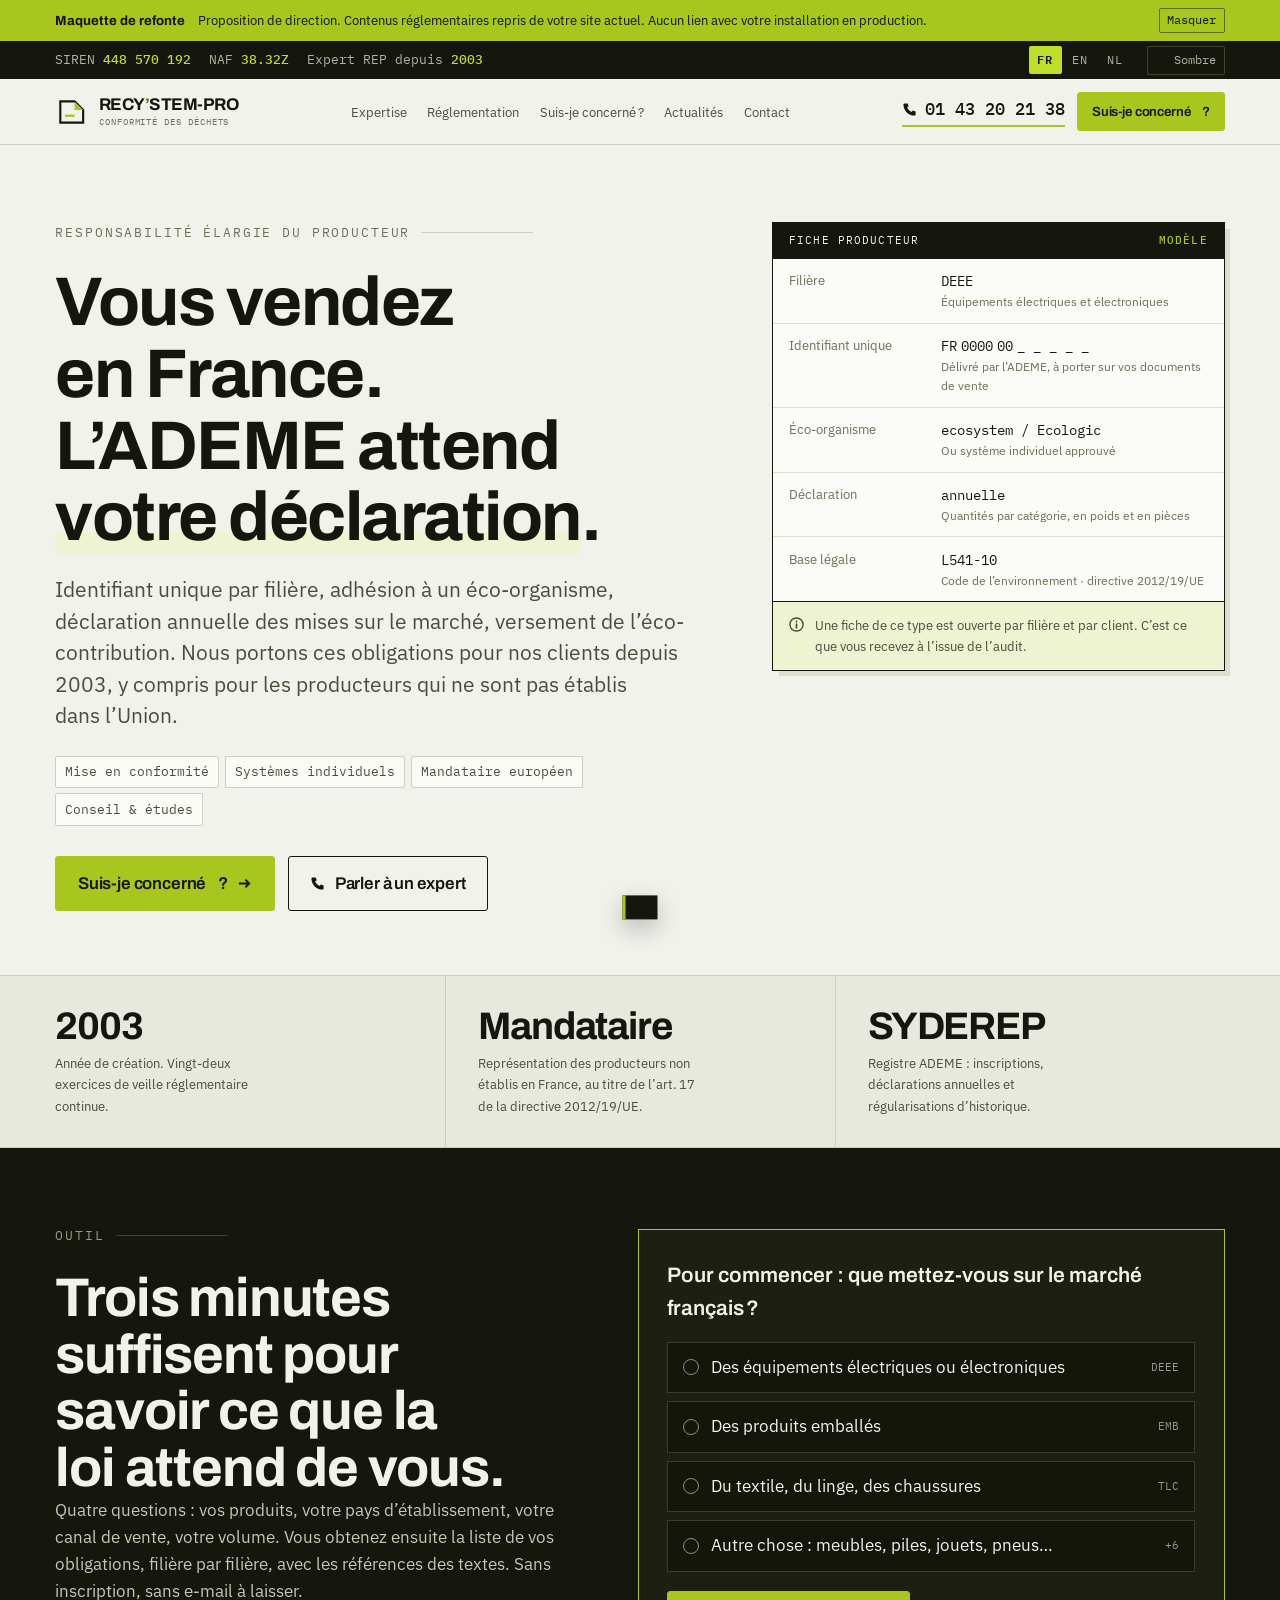
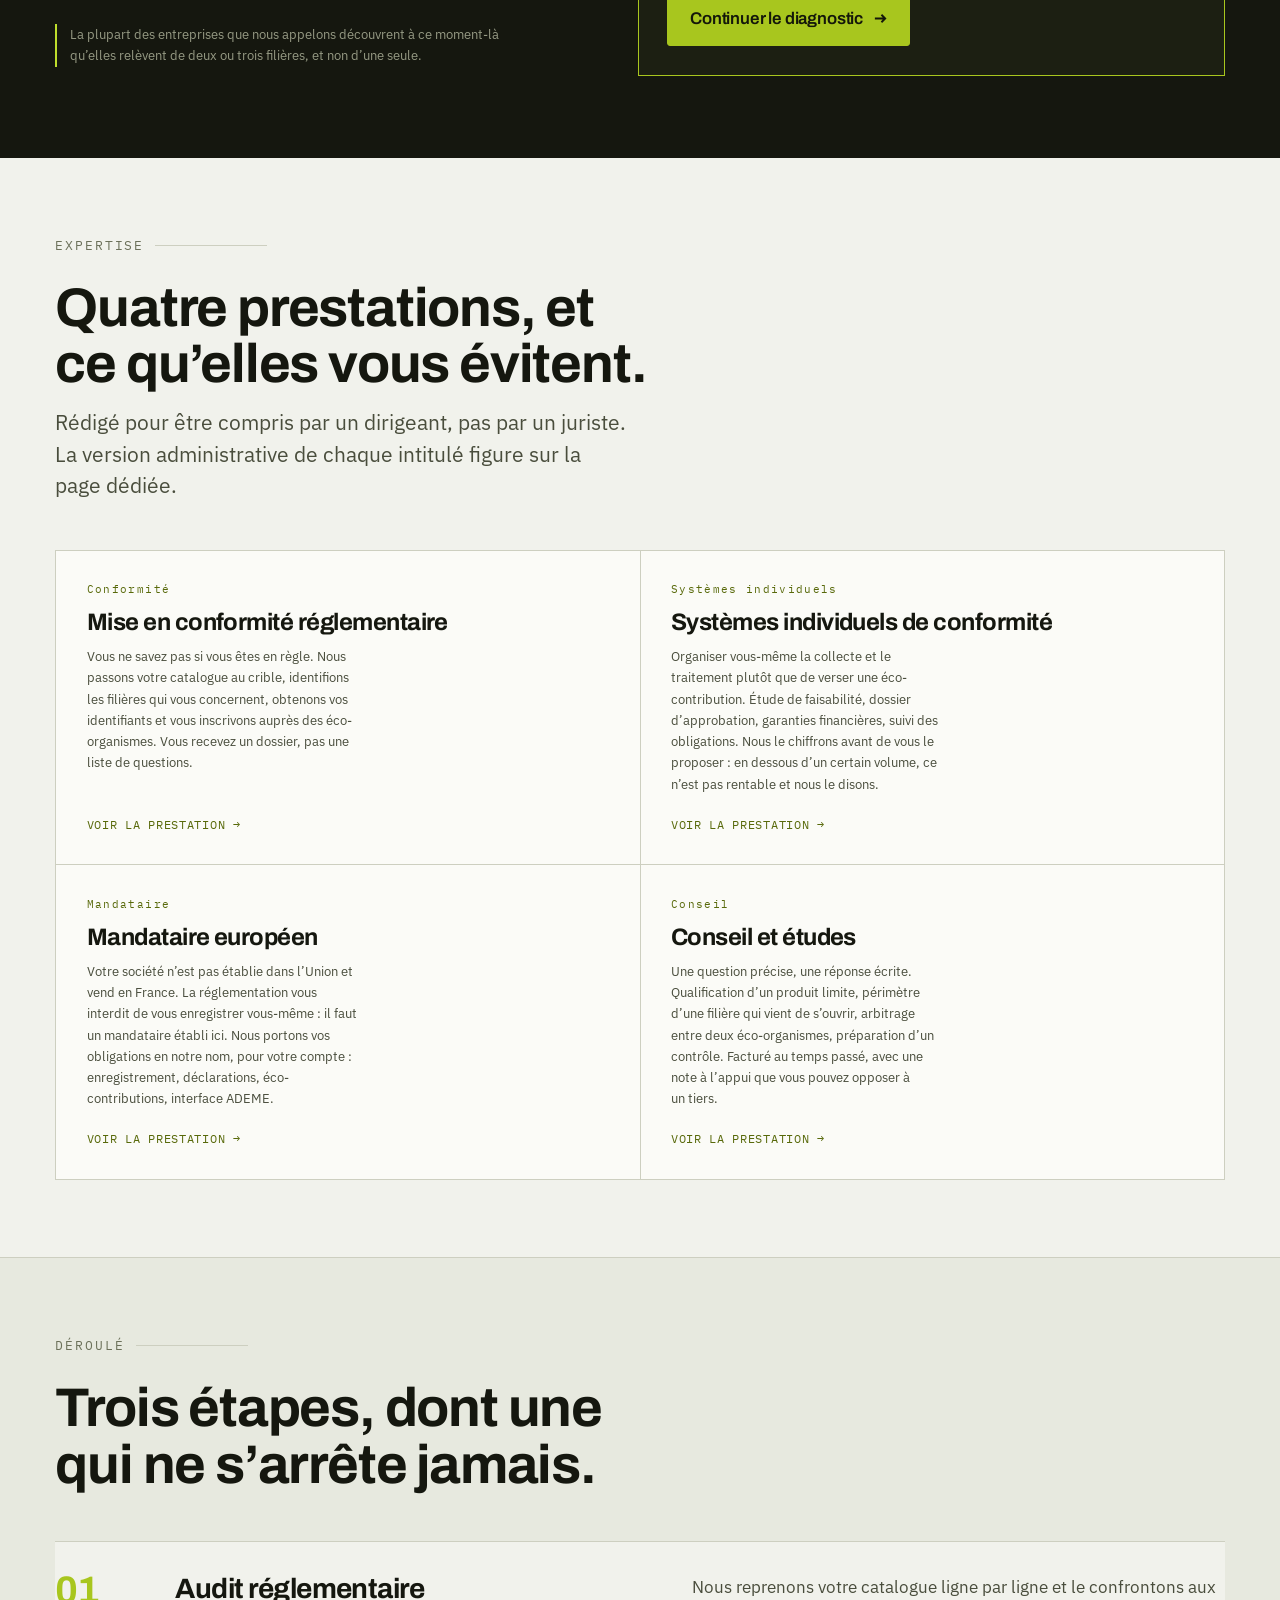
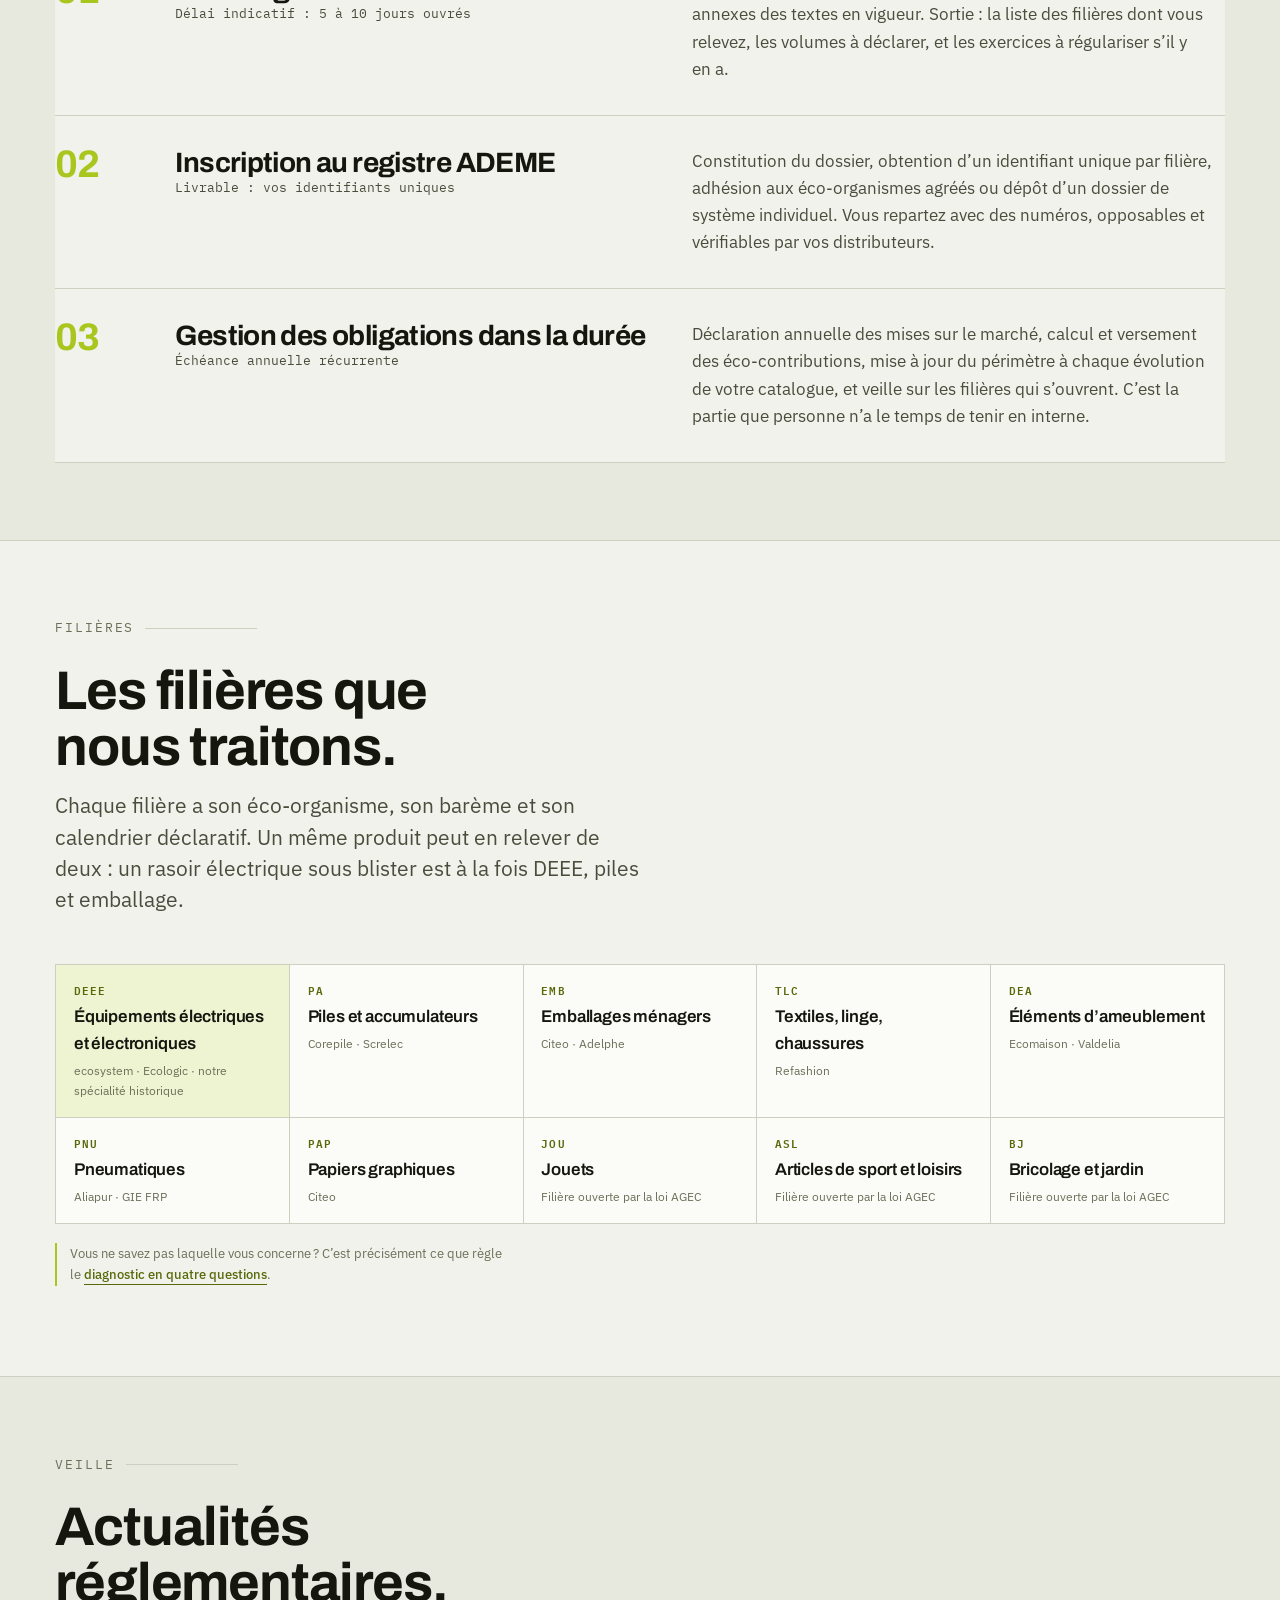
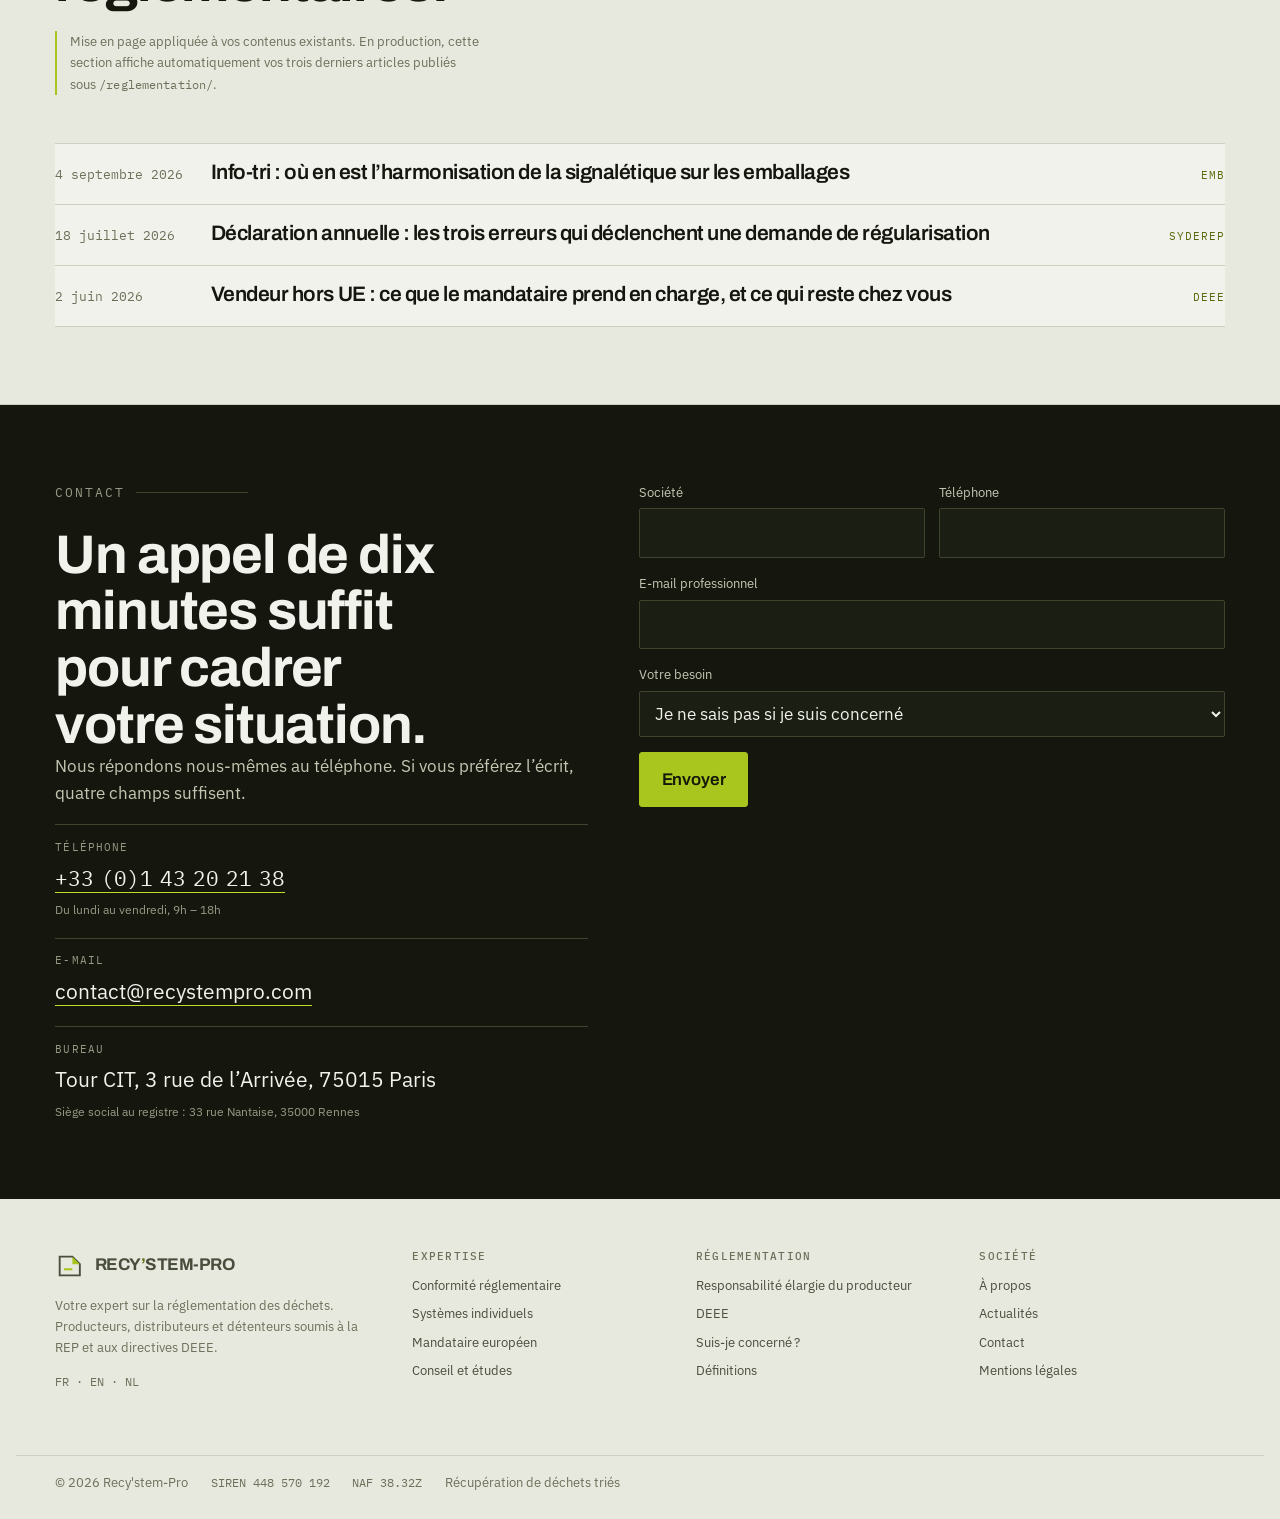
==== commit e9d84343: "Supprime les tirets cadratins de la copie visible Chaque incise est réécrite en français (deux-point" ====
--- a/index.html
+++ b/index.html
@@ -7,7 +7,7 @@
 <meta name="robots" content="noindex, nofollow">
 
 <!-- Le site actuel affiche « Accueil - » : titre vide sur toutes les pages. -->
-<title>Recy'stem-Pro — conformité REP &amp; mandataire européen</title>
+<title>Recy'stem-Pro | conformité REP &amp; mandataire européen</title>
 <meta name="description" content="Vous mettez des produits sur le marché français : identifiants uniques, déclarations, éco-contributions. Recy'stem-Pro prend en charge vos obligations REP depuis 2003. Mandataire européen pour les producteurs non établis en France.">
 <link rel="canonical" href="https://www.recystempro.com/">
 
@@ -18,7 +18,7 @@
 
 <meta property="og:type" content="website">
 <meta property="og:locale" content="fr_FR">
-<meta property="og:title" content="Recy'stem-Pro — conformité REP &amp; mandataire européen">
+<meta property="og:title" content="Recy'stem-Pro | conformité REP &amp; mandataire européen">
 <meta property="og:description" content="Vos obligations REP en France : identifiants uniques, déclarations, éco-contributions. 22 ans d'expertise réglementaire.">
 
 <link rel="icon" href="assets/favicon.svg" type="image/svg+xml">
@@ -34,7 +34,7 @@
 <div class="mockbar" id="mockbar">
   <div class="wrap mockbar__in">
     <b>Maquette de refonte</b>
-    <span>Proposition de direction — contenus réglementaires repris de votre site actuel. Aucun lien avec votre installation en production.</span>
+    <span>Proposition de direction. Contenus réglementaires repris de votre site actuel. Aucun lien avec votre installation en production.</span>
     <button type="button" aria-label="Masquer ce bandeau">Masquer</button>
   </div>
 </div>
@@ -100,7 +100,7 @@
     <div>
       <p class="eyebrow">Responsabilité élargie du producteur</p>
       <h1>Vous vendez en France.<br>L&rsquo;ADEME attend <em>votre déclaration</em>.</h1>
-      <p class="lede">Identifiant unique par filière, adhésion à un éco-organisme, déclaration annuelle des mises sur le marché, versement de l&rsquo;éco-contribution. Nous portons ces obligations pour nos clients depuis 2003 — y compris pour les producteurs qui ne sont pas établis dans l&rsquo;Union.</p>
+      <p class="lede">Identifiant unique par filière, adhésion à un éco-organisme, déclaration annuelle des mises sur le marché, versement de l&rsquo;éco-contribution. Nous portons ces obligations pour nos clients depuis 2003, y compris pour les producteurs qui ne sont pas établis dans l&rsquo;Union.</p>
 
       <ul class="hero__services">
         <li>Mise en conformité</li>
@@ -143,7 +143,7 @@
         </div>
         <div>
           <dt>Base légale</dt>
-          <dd>L541-10<small>Code de l&rsquo;environnement — directive 2012/19/UE</small></dd>
+          <dd>L541-10<small>Code de l&rsquo;environnement · directive 2012/19/UE</small></dd>
         </div>
       </dl>
       <div class="fiche__ft">
@@ -163,7 +163,7 @@
       </li>
       <li>
         <b>Mandataire</b>
-        <span>Représentation des producteurs non établis en France — art.&#8239;17 de la directive 2012/19/UE.</span>
+        <span>Représentation des producteurs non établis en France, au titre de l&rsquo;art.&#8239;17 de la directive 2012/19/UE.</span>
       </li>
       <li>
         <b>SYDEREP</b>
@@ -179,7 +179,7 @@
     <div>
       <p class="eyebrow">Outil</p>
       <h2 style="font-size:var(--step-4)">Trois minutes suffisent pour savoir ce que la loi attend de vous.</h2>
-      <p>Quatre questions — vos produits, votre pays d&rsquo;établissement, votre canal de vente, votre volume — et vous obtenez la liste de vos obligations, filière par filière, avec les références des textes. Sans inscription, sans e-mail à laisser.</p>
+      <p>Quatre questions&nbsp;: vos produits, votre pays d&rsquo;établissement, votre canal de vente, votre volume. Vous obtenez ensuite la liste de vos obligations, filière par filière, avec les références des textes. Sans inscription, sans e-mail à laisser.</p>
       <p class="note" style="color:#969a84;border-color:#bede2c">La plupart des entreprises que nous appelons découvrent à ce moment-là qu&rsquo;elles relèvent de deux ou trois filières, et non d&rsquo;une seule.</p>
     </div>
 
@@ -201,7 +201,7 @@
           </div>
           <div class="opt">
             <input type="radio" id="p-autre" name="produit" value="dea">
-            <label for="p-autre">Autre chose — meubles, piles, jouets, pneus&hellip; <code>+6</code></label>
+            <label for="p-autre">Autre chose&nbsp;: meubles, piles, jouets, pneus&hellip; <code>+6</code></label>
           </div>
         </div>
       </fieldset>
@@ -238,7 +238,7 @@
       <a class="card" href="#contact">
         <span class="card__no mono">Mandataire</span>
         <h3>Mandataire européen</h3>
-        <p>Votre société n&rsquo;est pas établie dans l&rsquo;Union et vend en France. La réglementation vous interdit de vous enregistrer vous-même : il faut un mandataire établi ici. Nous portons vos obligations en notre nom, pour votre compte — enregistrement, déclarations, éco-contributions, interface ADEME.</p>
+        <p>Votre société n&rsquo;est pas établie dans l&rsquo;Union et vend en France. La réglementation vous interdit de vous enregistrer vous-même : il faut un mandataire établi ici. Nous portons vos obligations en notre nom, pour votre compte&nbsp;: enregistrement, déclarations, éco-contributions, interface ADEME.</p>
         <span class="card__more">Voir la prestation →</span>
       </a>
       <a class="card" href="#contact">
@@ -301,7 +301,7 @@
       <p class="lede">Chaque filière a son éco-organisme, son barème et son calendrier déclaratif. Un même produit peut en relever de deux : un rasoir électrique sous blister est à la fois DEEE, piles et emballage.</p>
     </div>
     <ul class="fil">
-      <li data-spec="1"><code>DEEE</code><b>Équipements électriques et électroniques</b><span>ecosystem · Ecologic — notre spécialité historique</span></li>
+      <li data-spec="1"><code>DEEE</code><b>Équipements électriques et électroniques</b><span>ecosystem · Ecologic · notre spécialité historique</span></li>
       <li><code>PA</code><b>Piles et accumulateurs</b><span>Corepile · Screlec</span></li>
       <li><code>EMB</code><b>Emballages ménagers</b><span>Citeo · Adelphe</span></li>
       <li><code>TLC</code><b>Textiles, linge, chaussures</b><span>Refashion</span></li>
@@ -364,7 +364,7 @@
         </div>
         <div>
           <dt>Bureau</dt>
-          <dd>Tour CIT — 3 rue de l&rsquo;Arrivée, 75015 Paris
+          <dd>Tour CIT, 3 rue de l&rsquo;Arrivée, 75015 Paris
             <small>Siège social au registre : 33 rue Nantaise, 35000 Rennes</small></dd>
         </div>
       </dl>
@@ -389,7 +389,7 @@
         <label for="f-besoin">Votre besoin</label>
         <select id="f-besoin" name="besoin">
           <option>Je ne sais pas si je suis concerné</option>
-          <option>Mise en conformité — première inscription</option>
+          <option>Mise en conformité, première inscription</option>
           <option>Régularisation d&rsquo;exercices antérieurs</option>
           <option>Mandataire pour une société hors UE</option>
           <option>Étude de système individuel</option>
--- a/assets/base.css
+++ b/assets/base.css
@@ -1,5 +1,5 @@
 /* ===========================================================================
-   RECY'STEM-PRO — feuille de style de la maquette de refonte
+   RECY'STEM-PRO : feuille de style de la maquette de refonte
    Direction artistique : « le dossier réglementaire ».
    Papier légèrement froid, encre sombre, un seul accent tiré du logo (#A8C61E)
    réservé aux actions et aux données. Aucune illustration de feuille verte.
@@ -19,7 +19,7 @@
   --rule:       #cdcfc0;
   --rule-2:     #dcdecf;
 
-  --accent:     #a8c61e;   /* logo — aplats, boutons, soulignements */
+  --accent:     #a8c61e;   /* logo : aplats, boutons, soulignements */
   --accent-txt: #58690a;   /* variante lisible du même vert sur papier */
   --accent-ink: #14170a;   /* encre posée sur l'accent */
   --accent-wash:#eef3d2;
@@ -336,7 +336,7 @@
 }
 .hero__actions { display: flex; flex-wrap: wrap; gap: 0.8rem; align-items: center; }
 
-/* fiche « dossier » — visuel signature, à la place d'une banque d'images */
+/* fiche « dossier » : visuel signature, à la place d'une banque d'images */
 .fiche {
   border: 1.5px solid var(--ink);
   background: var(--paper-3);
@@ -606,7 +606,7 @@
 .aside-card p:last-child { margin-bottom: 0; }
 .aside-card ul { display: grid; gap: 0.5rem; }
 .aside-card ul li { display: grid; grid-template-columns: auto 1fr; gap: 0.6rem; font-size: var(--step--1); color: var(--ink-2); }
-.aside-card ul li::before { content: "—"; color: var(--accent-txt); font-family: var(--mono); }
+.aside-card ul li::before { content: "·"; color: var(--accent-txt); font-family: var(--mono); }
 .aside-card--ink { background: var(--ink); border-color: var(--ink); color: var(--paper); }
 .aside-card--ink h3 { color: var(--paper); }
 .aside-card--ink p { color: #c3c7b2; }
@@ -705,7 +705,7 @@
    l'alignement saute. Le marqueur absolu tient quel que soit le contenu. */
 
 .aside-card ul li { display: block; position: relative; padding-left: 1.2rem; }
-.aside-card ul li::before { position: absolute; left: 0; top: 0; content: "—"; }
+.aside-card ul li::before { position: absolute; left: 0; top: 0; content: "·"; }
 
 /* une grille imbriquée ne doit jamais étirer ses rangées pour combler sa colonne */
 form.short, .coords, .aside-card ul { align-content: start; }
